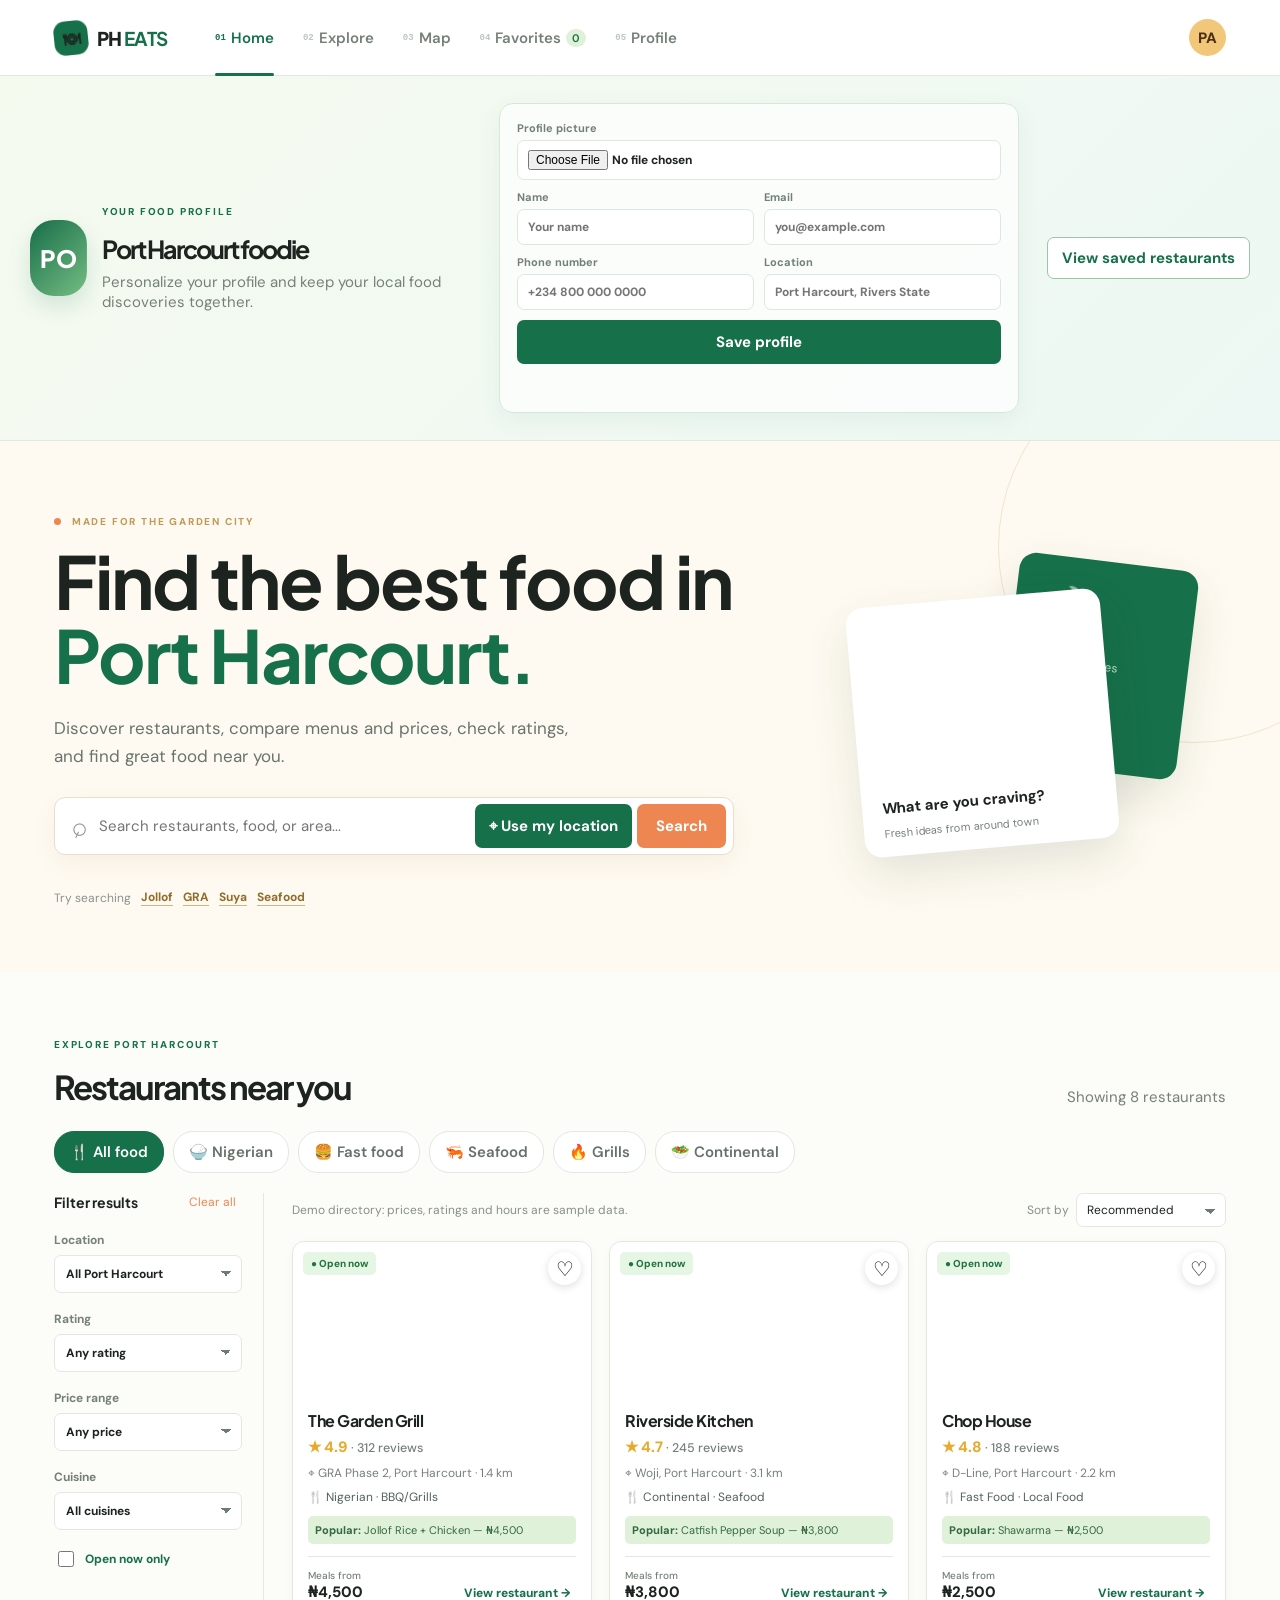
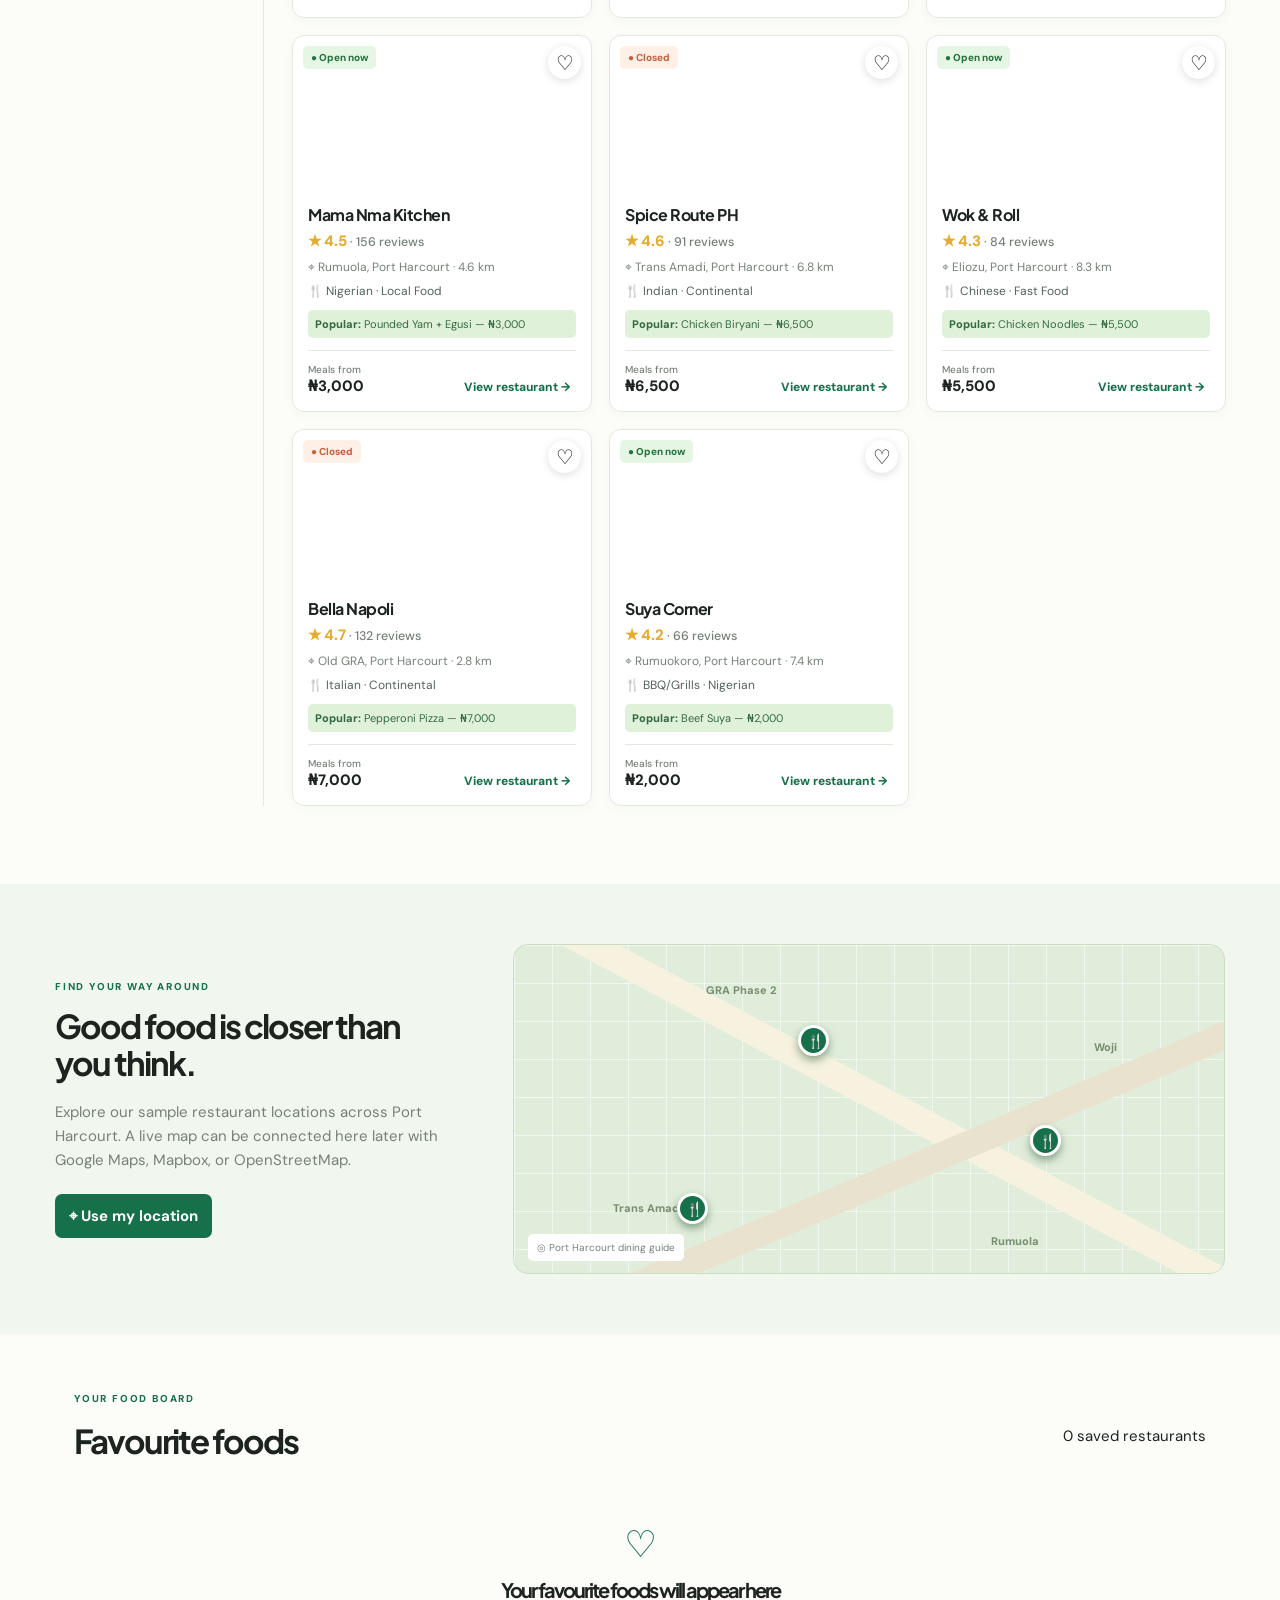
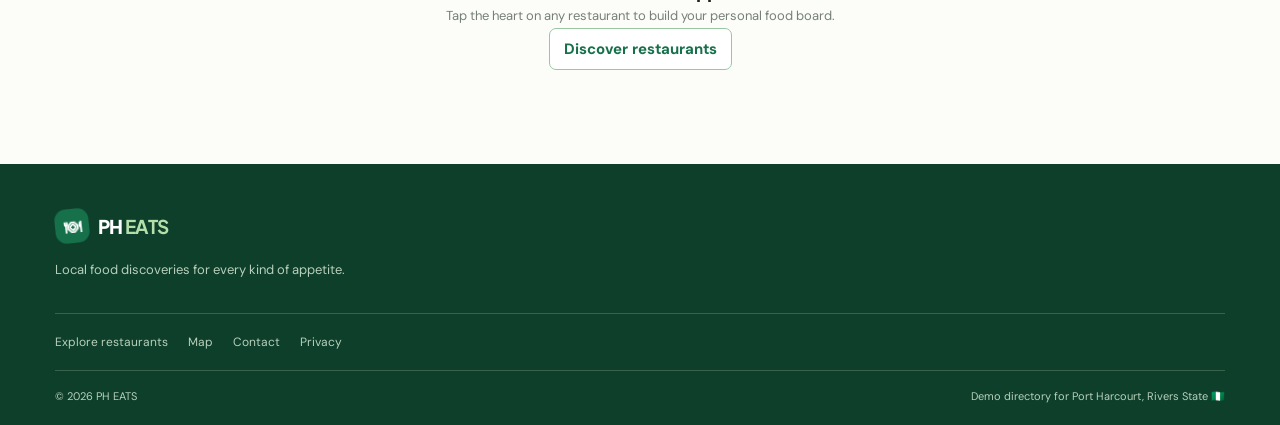
==== WEBSITE/index.html @ 7410113f "it helps users find rtesturaants around" ====
<!doctype html>
<html lang="en">
<head>
  <meta charset="UTF-8">
  <meta name="viewport" content="width=device-width, initial-scale=1.0">
  <meta name="description" content="Discover sample restaurants, menus and food prices around Port Harcourt.">
  <title>PH EATS | Find your next meal</title>
  <link rel="preconnect" href="https://fonts.googleapis.com">
  <link rel="preconnect" href="https://fonts.gstatic.com" crossorigin>
  <link href="https://fonts.googleapis.com/css2?family=DM+Sans:wght@400;500;600;700&family=Plus+Jakarta+Sans:wght@600;700;800&display=swap" rel="stylesheet">
  <link rel="stylesheet" href="style.css">
</head>
<body>
  <header class="topbar"><div class="nav-wrap"><a class="brand" href="index.html"><span class="brand-icon">🍽</span><span>PH <b>EATS</b></span></a><nav class="desktop-nav" aria-label="Primary navigation"><a class="active" href="index.html"><i>01</i>Home</a><a href="explore.html"><i>02</i>Explore</a><a href="map.html"><i>03</i>Map</a><a href="favorites.html"><i>04</i>Favorites <span id="favoriteCount">0</span></a><a href="#profile"><i>05</i>Profile</a></nav><button class="menu-toggle" id="menuToggle" aria-label="Open navigation" aria-expanded="false">☰</button><div class="profile-wrap"><button class="profile-dot" id="profileButton" aria-label="Open profile" aria-expanded="false">PA</button><div class="profile-menu" id="profileMenu" hidden><div class="profile-card"><span class="profile-large">PA</span><div><strong>Port Harcourt foodie</strong><small>Guest account</small></div></div><a href="favorites.html">♡ Saved restaurants <b id="profileFavoriteCount">0</b></a><a href="explore.html">⌕ Discover restaurants</a><button id="profileSignIn" type="button">Sign in to sync favorites</button></div></div></div><nav class="mobile-menu" id="mobileMenu" aria-label="Mobile navigation"><a href="index.html">Home</a><a href="explore.html">Explore</a><a href="map.html">Map</a><a href="favorites.html">Favorites</a><a href="#profile">Profile</a></nav></header>

  <main id="home">
    <section class="profile-section" id="profile" aria-label="Profile"><div class="profile-section-inner"><div class="profile-identity"><div class="profile-photo" id="profilePhoto">PA</div><div><p class="kicker green">Your food profile</p><h2 id="profileDisplayName">Port Harcourt foodie</h2><p>Personalize your profile and keep your local food discoveries together.</p></div></div><form class="profile-form" id="profileForm"><label>Profile picture<input id="profilePicture" type="file" accept="image/*"></label><label>Name<input id="profileName" type="text" placeholder="Your name"></label><label>Email<input id="profileEmail" type="email" placeholder="you@example.com"></label><label>Phone number<input id="profilePhone" type="tel" placeholder="+234 800 000 0000"></label><label>Location<input id="profileLocation" type="text" placeholder="Port Harcourt, Rivers State"></label><button class="primary-button" type="submit">Save profile</button><p class="profile-save-message" id="profileSaveMessage" aria-live="polite"></p></form><a class="outline-button" href="#favorites">View saved restaurants</a></div></section>
    <section class="hero"><div class="hero-inner"><div class="hero-copy"><p class="kicker"><span></span> Made for the Garden City</p><h1>Find the best food in <em>Port Harcourt.</em></h1><p class="hero-subtitle">Discover restaurants, compare menus and prices, check ratings, and find great food near you.</p><form class="search-bar" id="searchForm"><span class="search-symbol">⌕</span><input id="searchInput" type="search" placeholder="Search restaurants, food, or area..." aria-label="Search restaurants, food, or area"><button class="location-button" id="locationButton" type="button">⌖ <span>Use my location</span></button><button class="search-button" type="submit">Search</button></form><p class="location-status" id="locationStatus" aria-live="polite"></p><div class="popular"><span>Try searching</span><button data-query="Jollof">Jollof</button><button data-query="GRA">GRA</button><button data-query="Suya">Suya</button><button data-query="Seafood">Seafood</button></div></div><div class="hero-art" aria-hidden="true"><div class="art-card art-card-back">🍲<small>Local favourites</small></div><div class="art-card art-card-front"><div class="food-photo"></div><strong>What are you craving?</strong><small>Fresh ideas from around town</small></div></div></div></section>

    <section class="content-wrap" id="explore"><div class="section-head"><div><p class="kicker green">Explore Port Harcourt</p><h2>Restaurants near you</h2></div><p class="result-count" id="resultCount">Showing 8 restaurants</p></div><div class="category-row"><button class="category active" data-cuisine="all">🍴 All food</button><button class="category" data-cuisine="Nigerian">🍚 Nigerian</button><button class="category" data-cuisine="Fast Food">🍔 Fast food</button><button class="category" data-cuisine="Seafood">🦐 Seafood</button><button class="category" data-cuisine="BBQ/Grills">🔥 Grills</button><button class="category" data-cuisine="Continental">🥗 Continental</button></div><div class="explore-layout"><aside class="filters"><div class="filter-title"><strong>Filter results</strong><button id="clearFilters" type="button">Clear all</button></div><label>Location<select id="locationFilter"><option value="all">All Port Harcourt</option><option>GRA</option><option>Trans Amadi</option><option>Woji</option><option>Rumuola</option><option>Rumuokoro</option><option>Choba</option><option>Eliozu</option><option>D-Line</option><option>Other areas</option></select></label><label>Rating<select id="ratingFilter"><option value="0">Any rating</option><option value="4.5">4.5+ stars</option><option value="4">4.0+ stars</option><option value="3.5">3.5+ stars</option></select></label><label>Price range<select id="priceFilter"><option value="all">Any price</option><option value="3000">Under ₦3,000</option><option value="5000">₦3,000 - ₦5,000</option><option value="10000">₦5,000 - ₦10,000</option><option value="10001">₦10,000+</option></select></label><label>Cuisine<select id="cuisineFilter"><option value="all">All cuisines</option><option>Nigerian</option><option>Fast Food</option><option>Chinese</option><option>Indian</option><option>Italian</option><option>Continental</option><option>Seafood</option><option>Local Food</option><option>BBQ/Grills</option></select></label><label class="check-label"><input id="openFilter" type="checkbox"> Open now only</label></aside><div class="results-area"><div class="sort-row"><span id="demoNotice">Demo directory: prices, ratings and hours are sample data.</span><label>Sort by <select id="sortFilter"><option value="recommended">Recommended</option><option value="rating">Highest rated</option><option value="price">Cheapest</option><option value="distance">Closest</option><option value="reviews">Most reviewed</option></select></label></div><div class="restaurant-grid" id="restaurantGrid"></div><div class="empty-state" id="emptyState" hidden><div>🍽</div><h3>No restaurants found</h3><p>Try searching for another food, restaurant, or Port Harcourt area.</p><button class="outline-button" id="emptyClear" type="button">Clear filters</button></div></div></div></section>

    <section class="map-section" id="map"><div class="map-copy"><p class="kicker green">Find your way around</p><h2>Good food is closer than you think.</h2><p>Explore our sample restaurant locations across Port Harcourt. A live map can be connected here later with Google Maps, Mapbox, or OpenStreetMap.</p><button class="primary-button" id="mapLocation" type="button">⌖ Use my location</button></div><div class="map-placeholder"><div class="map-grid"></div><div class="map-road road-one"></div><div class="map-road road-two"></div><div class="map-label label-gra">GRA Phase 2</div><div class="map-label label-woji">Woji</div><div class="map-label label-trans">Trans Amadi</div><div class="map-label label-rum">Rumuola</div><button class="map-pin pin-one" data-map-pin="1">🍴<span>The Garden Grill<br>★ 4.9 · ₦4,500</span></button><button class="map-pin pin-two" data-map-pin="2">🍴<span>Riverside Kitchen<br>★ 4.7 · ₦3,800</span></button><button class="map-pin pin-three" data-map-pin="3">🍴<span>Chop House<br>★ 4.8 · ₦2,500</span></button><div class="map-legend">◎ Port Harcourt dining guide</div></div></section>
    <section class="favorites-section" id="favorites"><div class="section-head"><div><p class="kicker green">Your food board</p><h2>Favourite foods</h2></div><p id="favoriteSummary">0 saved restaurants</p></div><div class="favorite-grid" id="favoriteGrid"></div><div class="favorite-empty" id="favoriteEmpty"><span>♡</span><h3>Your favourite foods will appear here</h3><p>Tap the heart on any restaurant to build your personal food board.</p><a class="outline-button" href="#explore">Discover restaurants</a></div></section>
  </main>

  <footer class="footer"><div><a class="brand light" href="#home"><span class="brand-icon">🍽</span><span>PH <b>EATS</b></span></a><p>Local food discoveries for every kind of appetite.</p></div><div class="footer-links"><a href="#explore">Explore restaurants</a><a href="#map">Map</a><a href="#">Contact</a><a href="#">Privacy</a></div><div class="footer-bottom"><span>© 2026 PH EATS</span><span>Demo directory for Port Harcourt, Rivers State 🇳🇬</span></div></footer>
  <nav class="bottom-nav"><a class="active" href="#home"><span>⌂</span>Home</a><a href="#explore"><span>⌕</span>Explore</a><a href="#map"><span>⌖</span>Map</a><a href="#favorites"><span>♡</span>Saved</a></nav>

  <div class="modal-backdrop" id="modalBackdrop" hidden><article class="restaurant-modal" role="dialog" aria-modal="true" aria-labelledby="modalName"><button class="modal-close" id="modalClose" aria-label="Close details">×</button><div class="modal-hero" id="modalHero"></div><div class="modal-content"><div class="modal-heading"><div><p class="kicker green">Sample restaurant profile</p><h2 id="modalName"></h2><p id="modalMeta"></p></div><button class="heart-button" id="modalFavorite" aria-label="Save restaurant">♡</button></div><div class="modal-rating" id="modalRating"></div><p class="modal-about" id="modalAbout"></p><div class="modal-details"><span>🕘 <strong id="modalHours"></strong></span><span>☎ <strong id="modalPhone"></strong></span></div><div class="menu-heading"><h3>Menu</h3><span>Sample/demo prices</span></div><div class="menu-list" id="menuList"></div><h3 class="review-heading">Customer reviews</h3><div class="reviews"><div><b>“</b><p>Lovely portions and quick service. The local dishes taste homemade.</p><strong>Amaka O. · ★★★★★</strong></div><div><b>“</b><p>Great spot for a casual meal around Port Harcourt.</p><strong>Chidi E. · ★★★★☆</strong></div></div><div class="modal-actions"><button class="primary-button" type="button">⌖ Get directions</button><button class="outline-button" type="button">☎ Call</button><button class="whatsapp-button" type="button">◉ WhatsApp</button></div></div></article></div>
  <style>
    .profile-wrap{position:relative;margin-left:auto}.profile-menu{position:absolute;right:0;top:49px;width:255px;background:#fff;border:1px solid var(--line);border-radius:12px;padding:10px;box-shadow:var(--shadow);z-index:8}.profile-menu[hidden]{display:none}.profile-card{display:flex;align-items:center;gap:10px;padding:9px;border-bottom:1px solid var(--line);margin-bottom:5px}.profile-card strong,.profile-card small{display:block}.profile-card small{color:var(--muted);font-size:11px;margin-top:3px}.profile-large{width:42px;height:42px;border-radius:50%;background:#f2c779;color:#4c3015;display:grid;place-items:center;font-weight:800;flex:0 0 auto}.profile-menu a,.profile-menu>button{display:block;width:100%;border:0;background:none;text-align:left;padding:11px 9px;border-radius:7px;color:var(--ink);font-size:12px;cursor:pointer}.profile-menu a:hover,.profile-menu>button:hover{background:var(--lime);color:var(--green)}.profile-menu a b{float:right;color:var(--green)}.profile-section{display:block;background:#f5faef;padding:27px 24px;border-bottom:1px solid var(--line)}.profile-section-inner{max-width:1220px;margin:auto;display:flex;align-items:center;gap:17px}.profile-section-inner h2{font-size:25px}.profile-section-inner p:not(.kicker){color:var(--muted);margin:7px 0 0}.profile-section-inner .outline-button{margin-left:auto}.location-pill{display:flex;align-items:center;gap:8px;padding:7px 11px;border:1px solid #d9e8db;border-radius:10px;background:#f4fbf4;color:var(--green);font-size:16px;transition:.25s}.location-pill:hover{border-color:#99c7a3;transform:translateY(-1px)}.location-pill small,.location-pill strong{display:block}.location-pill small{font-size:9px;color:#789181;font-weight:600}.location-pill strong{font-size:11px}.network-status{display:flex;align-items:center;gap:6px;margin-left:auto;color:var(--green);font:700 10px monospace;letter-spacing:1px}.network-status span{width:7px;height:7px;border-radius:50%;background:#36a05a;box-shadow:0 0 0 4px #36a05a22;animation:navPulse 1.8s infinite}.network-status small{color:#7d9084;font-size:8px;letter-spacing:.7px}.desktop-nav a i{font-style:normal;font:700 9px monospace;color:#9cb0a2;margin-right:5px;opacity:.7}.desktop-nav a:hover i,.desktop-nav a.active i{color:var(--green);opacity:1}.desktop-nav a.active{color:var(--green)}.desktop-nav a.active:after{width:100%}@keyframes navPulse{50%{opacity:.45;transform:scale(.7)}}@media(max-width:950px){.network-status{display:none}.location-pill{margin-left:auto}.desktop-nav{display:none}}@media(max-width:650px){.profile-section{padding:24px 19px}.profile-section-inner{align-items:flex-start;flex-wrap:wrap}.profile-section-inner .outline-button{margin-left:59px}.profile-menu{position:fixed;right:14px;top:58px;width:min(255px,calc(100vw - 28px))}.location-pill{display:none}}
  </style>
  <style>
    .profile-section{background:linear-gradient(135deg,#f5faef,#edf8f4)}.profile-section-inner{display:grid;grid-template-columns:minmax(230px,1fr) minmax(300px,520px) auto;align-items:center;gap:28px}.profile-identity{display:flex;align-items:center;gap:15px}.profile-photo{width:76px;height:76px;border-radius:24px;background:linear-gradient(135deg,#176d49,#75bd83);background-size:cover;background-position:center;display:grid;place-items:center;color:white;font:800 24px 'Plus Jakarta Sans';box-shadow:0 10px 22px #176d4926}.profile-form{display:grid;grid-template-columns:1fr 1fr;gap:10px;padding:17px;background:#ffffffb8;border:1px solid #d7e8db;border-radius:14px;box-shadow:0 8px 25px #176d4910}.profile-form label{display:grid;gap:5px;color:#718078;font-size:11px;font-weight:700}.profile-form label:first-child{grid-column:1/-1}.profile-form input{width:100%;padding:9px 10px;border:1px solid #dce8df;border-radius:7px;background:#fff;color:var(--ink);outline-color:var(--green);font-size:12px}.profile-form .primary-button{grid-column:1/-1}.profile-save-message{grid-column:1/-1;color:var(--green);font-size:11px;margin:0;min-height:14px}.favorites-section{max-width:1180px;margin:auto;padding:58px 24px 70px}.favorite-grid{display:grid;grid-template-columns:repeat(3,1fr);gap:17px}.favorite-card{display:flex;gap:13px;align-items:center;padding:12px;background:#fff;border:1px solid var(--line);border-radius:11px;box-shadow:0 3px 12px #193d2808}.favorite-card-image{width:76px;height:76px;border-radius:8px;background:center/cover;flex:0 0 auto}.favorite-card h3{font-size:15px;letter-spacing:-.5px;margin:0 0 4px}.favorite-card p{font-size:11px;color:var(--muted);margin:0 0 7px}.favorite-card .remove-favorite{margin-left:auto;align-self:flex-start;border:0;background:none;color:#d65e50;font-size:18px}.favorite-empty{text-align:center;padding:35px 20px;color:var(--muted)}.favorite-empty span{font-size:37px;color:var(--green)}.favorite-empty h3{color:var(--ink);font-size:20px;margin:9px 0 5px}.favorite-empty p{margin:0 0 15px;font-size:13px}@media(max-width:950px){.profile-section-inner{grid-template-columns:1fr}.profile-section-inner>.outline-button{justify-self:start}.favorite-grid{grid-template-columns:repeat(2,1fr)}}@media(max-width:650px){.profile-section-inner{display:block}.profile-form{margin-top:20px;grid-template-columns:1fr}.profile-form label:first-child,.profile-form .primary-button,.profile-save-message{grid-column:auto}.profile-section-inner>.outline-button{display:inline-block;margin-top:17px}.favorite-grid{grid-template-columns:1fr}.favorites-section{padding:45px 18px 55px}}
  </style>
  <script src="script.js"></script>
  <script>
    function renderFavouriteFoods(){const favoriteGrid=document.querySelector('#favoriteGrid');const favoriteEmpty=document.querySelector('#favoriteEmpty');const favoriteSummary=document.querySelector('#favoriteSummary');const saved=restaurants.filter(r=>state.favorites.includes(r.id));favoriteGrid.innerHTML=saved.map(r=>`<article class="favorite-card"><div class="favorite-card-image" style="background-image:url('${r.image}')"></div><div><h3>${r.name}</h3><p>★ ${r.rating} · ${r.area}</p><strong>${money(r.price)} meals from</strong></div><button class="remove-favorite" data-remove-favorite="${r.id}" aria-label="Remove ${r.name} from favourite foods">×</button></article>`).join('');favoriteEmpty.hidden=saved.length>0;favoriteSummary.textContent=`${saved.length} saved restaurant${saved.length===1?'':'s'}`}
    function renderProfile(){const profile=state.profile||{};const name=profile.name||'Port Harcourt foodie';document.querySelector('#profileDisplayName').textContent=name;document.querySelector('#profileName').value=profile.name||'';document.querySelector('#profileEmail').value=profile.email||'';document.querySelector('#profilePhone').value=profile.phone||'';document.querySelector('#profileLocation').value=profile.location||'';document.querySelector('#profilePhoto').textContent=(name.match(/[A-Z]/gi)||['P','A']).slice(0,2).join('').toUpperCase();if(profile.photo)document.querySelector('#profilePhoto').style.backgroundImage=`url('${profile.photo}')`}
    function renderExtras(){renderFavouriteFoods();renderProfile()}function wrapRender(){const baseRender=render;return function(){baseRender();renderExtras()}}render=wrapRender();renderExtras();document.querySelector('#favoriteGrid').addEventListener('click',e=>{const button=e.target.closest('[data-remove-favorite]');if(!button)return;state.favorites=state.favorites.filter(id=>id!==Number(button.dataset.removeFavorite));localStorage.setItem('ph-eats-favorites',JSON.stringify(state.favorites));render()});document.querySelector('#profileForm').addEventListener('submit',e=>{e.preventDefault();state.profile={...state.profile,name:document.querySelector('#profileName').value.trim(),email:document.querySelector('#profileEmail').value.trim(),phone:document.querySelector('#profilePhone').value.trim(),location:document.querySelector('#profileLocation').value.trim()};localStorage.setItem('ph-eats-profile',JSON.stringify(state.profile));renderProfile();document.querySelector('#profileSaveMessage').textContent='Profile saved on this device.'});document.querySelector('#profilePicture').addEventListener('change',e=>{const file=e.target.files[0];if(!file)return;const reader=new FileReader();reader.addEventListener('load',()=>{state.profile.photo=reader.result;localStorage.setItem('ph-eats-profile',JSON.stringify(state.profile));renderProfile();document.querySelector('#profileSaveMessage').textContent='Profile picture updated.'});reader.readAsDataURL(file)});
  </script>
</body>
</html>
---- WEBSITE/style.css ----
:root{--ink:#1d2420;--muted:#758178;--green:#16704a;--green-dark:#0d3f2b;--lime:#dff2d9;--cream:#fffaf1;--orange:#ee8651;--gold:#e6aa2c;--line:#e2e9df;--white:#fff;--shadow:0 18px 45px rgba(27,62,39,.12)}*{box-sizing:border-box}html{scroll-behavior:smooth}body{margin:0;color:var(--ink);font-family:'DM Sans',sans-serif;background:#fcfdf9;font-size:15px}button,input,select{font:inherit}button,a{transition:.2s ease}a{text-decoration:none;color:inherit}.topbar{height:76px;background:rgba(255,255,255,.96);border-bottom:1px solid var(--line);position:sticky;top:0;z-index:5;backdrop-filter:blur(12px)}.nav-wrap{height:100%;max-width:1220px;margin:auto;padding:0 24px;display:flex;align-items:center;gap:48px}.brand{display:flex;align-items:center;gap:9px;font:800 19px 'Plus Jakarta Sans',sans-serif;letter-spacing:-.7px;white-space:nowrap}.brand b{color:var(--green)}.brand-icon{width:34px;height:34px;border-radius:11px;background:var(--green);display:grid;place-items:center;font-size:17px;transform:rotate(-6deg)}.desktop-nav{display:flex;gap:29px;color:var(--muted);font-weight:600}.desktop-nav a{height:76px;display:flex;align-items:center;position:relative}.desktop-nav a.active,.desktop-nav a:hover{color:var(--ink)}.desktop-nav a.active:after{content:'';height:3px;position:absolute;bottom:0;left:0;right:0;background:var(--green);border-radius:4px}.desktop-nav span{font-size:11px;background:var(--lime);color:var(--green);border-radius:9px;padding:2px 6px;margin-left:5px}.profile-dot{margin-left:auto;border:0;border-radius:50%;background:#f2c779;color:#4c3015;width:37px;height:37px;font-weight:800}.menu-toggle,.mobile-menu{display:none}.hero{background:var(--cream);min-height:465px;overflow:hidden;position:relative}.hero:after{content:'';position:absolute;width:390px;height:390px;border:1px solid #f1e4cc;border-radius:50%;right:-110px;top:-90px}.hero-inner{max-width:1220px;margin:auto;padding:74px 24px 66px;display:flex;align-items:center;justify-content:space-between;position:relative;z-index:1}.hero-copy{max-width:680px}.kicker{text-transform:uppercase;letter-spacing:1.8px;font-size:10px;font-weight:800;color:#bf9b59;margin:0 0 15px}.kicker span{display:inline-block;width:7px;height:7px;background:var(--orange);border-radius:50%;margin-right:7px}.kicker.green{color:var(--green)}h1,h2,h3{font-family:'Plus Jakarta Sans',sans-serif;letter-spacing:-2px;margin:0}h1{font-size:clamp(43px,6vw,73px);line-height:1.02;max-width:680px}h1 em{font-style:normal;color:var(--green)}.hero-subtitle{color:#68746d;max-width:515px;line-height:1.65;font-size:17px;margin:22px 0 27px}.search-bar{display:flex;align-items:center;gap:5px;background:#fff;border:1px solid #e8decb;border-radius:11px;padding:6px 7px 6px 15px;box-shadow:0 8px 22px rgba(119,86,40,.07);max-width:720px}.search-symbol{font-size:27px;color:#8c9a90;transform:rotate(-20deg);line-height:1}.search-bar input{flex:1;min-width:0;border:0;outline:0;padding:10px 8px;background:transparent}.location-button,.search-button,.primary-button{border:0;border-radius:7px;background:var(--green);color:#fff;padding:12px 14px;font-weight:700;cursor:pointer;white-space:nowrap}.search-button{background:var(--orange);padding-left:19px;padding-right:19px}.location-button:hover,.primary-button:hover{background:var(--green-dark);transform:translateY(-1px)}.search-button:hover{background:#d96c3e;transform:translateY(-1px)}.location-status{height:16px;color:var(--green);font-weight:600;font-size:12px;margin:7px 0}.popular{display:flex;gap:10px;align-items:center;color:#8a928c;font-size:12px;margin-top:11px}.popular button{border:0;border-bottom:1px solid #c8b886;background:none;color:#906d2a;padding:0;cursor:pointer;font-weight:700}.hero-art{width:350px;height:320px;position:relative;margin-right:30px}.art-card{position:absolute;border-radius:17px;padding:20px;box-shadow:var(--shadow)}.art-card small{display:block;font-size:11px;margin-top:8px}.art-card-back{height:210px;width:180px;right:8px;top:10px;background:var(--green);color:#fff;font-size:53px;transform:rotate(7deg)}.art-card-back small{font-size:12px;color:#bfe2c4}.art-card-front{width:255px;height:250px;left:9px;top:47px;background:#fff;transform:rotate(-5deg);font-size:15px}.food-photo{height:160px;border-radius:10px;background:url('https://images.unsplash.com/photo-1547592180-85f173990554?auto=format&fit=crop&w=700&q=80') center/cover;margin-bottom:12px}.art-card-front small{color:var(--muted)}.content-wrap{max-width:1220px;padding:66px 24px 78px;margin:auto}.section-head{display:flex;justify-content:space-between;align-items:end;margin-bottom:24px}.section-head h2,.map-copy h2{font-size:33px}.result-count{color:var(--muted);margin:0}.category-row{display:flex;gap:9px;overflow:auto;padding-bottom:20px}.category{background:#fff;border:1px solid var(--line);border-radius:20px;padding:10px 15px;color:#667269;white-space:nowrap;cursor:pointer;font-weight:600}.category.active,.category:hover{background:var(--green);border-color:var(--green);color:#fff}.explore-layout{display:grid;grid-template-columns:210px 1fr;gap:28px}.filters{border-right:1px solid var(--line);padding-right:21px}.filter-title{display:flex;justify-content:space-between;margin-bottom:21px}.filter-title strong{font-family:'Plus Jakarta Sans';font-size:14px}.filter-title button{border:0;background:none;color:var(--orange);font-size:12px;cursor:pointer}.filters label{display:block;color:var(--muted);font-size:12px;font-weight:700;margin-bottom:18px}.filters select,.sort-row select{appearance:none;width:100%;border:1px solid var(--line);border-radius:7px;background:#fff;color:var(--ink);padding:10px 11px;margin-top:7px;outline-color:var(--green);background-image:linear-gradient(45deg,transparent 50%,#6d7c72 50%),linear-gradient(135deg,#6d7c72 50%,transparent 50%);background-position:calc(100% - 15px) 15px,calc(100% - 10px) 15px;background-size:5px 5px;background-repeat:no-repeat}.check-label{display:flex!important;align-items:center;gap:8px;color:var(--green)!important}.check-label input{accent-color:var(--green);width:16px;height:16px}.sort-row{display:flex;justify-content:space-between;align-items:center;margin-bottom:14px;color:#869087;font-size:12px}.sort-row label{display:flex;align-items:center;gap:7px}.sort-row select{width:150px;margin:0;padding:8px 10px}.restaurant-grid{display:grid;grid-template-columns:repeat(3,1fr);gap:17px}.restaurant-card{background:#fff;border:1px solid var(--line);border-radius:12px;overflow:hidden;box-shadow:0 3px 12px rgba(22,51,33,.03);animation:rise .35s both}.restaurant-card:hover{transform:translateY(-3px);box-shadow:var(--shadow)}@keyframes rise{from{opacity:0;transform:translateY(9px)}to{opacity:1;transform:translateY(0)}}.card-image{height:153px;background:center/cover;position:relative}.status{position:absolute;top:10px;left:10px;background:#e5f6e5;color:#23733c;border-radius:5px;padding:5px 8px;font-size:10px;font-weight:800}.status.closed{background:#fff0e7;color:#c6613e}.heart-button{position:absolute;right:10px;top:10px;border:0;background:#fff;border-radius:50%;width:33px;height:33px;font-size:20px;cursor:pointer;box-shadow:0 2px 8px #0002}.heart-button.saved{color:#da634a}.card-body{padding:15px}.card-body h3{font-size:16px;letter-spacing:-.5px;margin-bottom:6px}.rating{color:var(--gold);font-weight:800}.rating small{color:var(--muted);font-weight:500}.card-location,.card-cuisine{color:var(--muted);font-size:12px;margin:8px 0}.card-cuisine{color:#52625a}.card-footer{border-top:1px solid var(--line);padding-top:12px;margin-top:12px;display:flex;justify-content:space-between;align-items:end}.price{font-weight:800}.price small{display:block;color:var(--muted);font-weight:500;font-size:10px}.view-button{border:0;background:none;color:var(--green);font-weight:800;font-size:12px;cursor:pointer}.popular-food{font-size:11px;background:var(--lime);border-radius:5px;padding:7px;color:#356942;margin-top:11px}.popular-food b{font-weight:800}.empty-state{text-align:center;padding:60px 20px;color:var(--muted)}.empty-state div{font-size:40px}.empty-state h3{font-size:23px;color:var(--ink);margin:12px 0 5px}.outline-button{border:1px solid #9ac6a4;background:#fff;color:var(--green);border-radius:7px;padding:10px 14px;font-weight:700;cursor:pointer}.outline-button:hover{background:var(--lime)}.map-section{background:#f1f7ee;padding:60px max(24px,calc((100vw - 1170px)/2));display:grid;grid-template-columns:34% 1fr;gap:60px;align-items:center}.map-copy h2{line-height:1.12}.map-copy>p:not(.kicker){line-height:1.6;color:var(--muted);margin:19px 0 22px}.map-placeholder{height:330px;border-radius:15px;overflow:hidden;position:relative;background:#e1eddb;border:1px solid #c9ddc4}.map-grid{position:absolute;inset:0;background-image:linear-gradient(#fff8 1px,transparent 1px),linear-gradient(90deg,#fff8 1px,transparent 1px);background-size:38px 38px}.map-road{position:absolute;background:#f7f2df;height:27px;transform:rotate(28deg);width:120%;left:-10%}.road-one{top:135px}.road-two{top:228px;transform:rotate(-23deg);background:#e9e2cf}.map-label{position:absolute;color:#76906f;font-size:11px;font-weight:800}.label-gra{top:38px;left:27%}.label-woji{top:95px;right:15%}.label-trans{bottom:58px;left:14%}.label-rum{bottom:25px;right:26%}.map-pin{position:absolute;background:var(--green);border:3px solid #fff;color:#fff;border-radius:50%;width:31px;height:31px;font-size:14px;cursor:pointer;box-shadow:0 4px 9px #285c3688}.map-pin span{display:none;position:absolute;bottom:33px;left:50%;transform:translateX(-50%);background:var(--green-dark);white-space:nowrap;border-radius:7px;padding:8px 10px;font-size:11px;line-height:1.5}.map-pin:hover span,.map-pin:focus span{display:block}.pin-one{top:80px;left:40%}.pin-two{top:180px;right:23%}.pin-three{bottom:49px;left:23%}.map-legend{position:absolute;bottom:12px;left:14px;background:#fff;padding:7px 9px;border-radius:5px;font-size:10px;color:var(--muted)}.footer{background:var(--green-dark);color:#b8d0bb;padding:45px max(24px,calc((100vw - 1170px)/2)) 22px}.brand.light{color:#fff}.brand.light b{color:#b4dfaa}.footer p{font-size:13px;margin:18px 0 0}.footer-links{display:flex;gap:20px;border-top:1px solid #38624b;border-bottom:1px solid #38624b;padding:20px 0;margin:35px 0 18px;font-size:12px}.footer-links a:hover{color:#fff}.footer-bottom{display:flex;justify-content:space-between;font-size:11px}.bottom-nav{display:none}.modal-backdrop{position:fixed;inset:0;background:#10291ecc;z-index:10;display:grid;place-items:center;padding:15px}.modal-backdrop[hidden]{display:none}.restaurant-modal{background:#fff;width:100%;max-width:670px;max-height:92vh;overflow:auto;border-radius:15px;position:relative}.modal-close{position:absolute;right:13px;top:13px;background:#fff;border:0;border-radius:50%;width:35px;height:35px;font-size:26px;z-index:1;cursor:pointer}.modal-hero{height:210px;background:center/cover}.modal-content{padding:24px}.modal-heading{display:flex;justify-content:space-between}.modal-heading h2{font-size:28px}.modal-heading #modalMeta{color:var(--muted);font-size:12px;margin:7px 0}.modal-rating{color:var(--gold);font-weight:800;margin:10px 0}.modal-about{color:var(--muted);line-height:1.6}.modal-details{display:flex;gap:14px;flex-wrap:wrap;color:var(--green);font-size:12px;background:var(--lime);border-radius:7px;padding:12px;margin:17px 0}.menu-heading{display:flex;justify-content:space-between;align-items:center}.menu-heading h3,.review-heading{font-size:19px;letter-spacing:-.5px}.menu-heading span{color:var(--orange);font-size:11px;font-weight:700}.menu-list{display:grid;grid-template-columns:1fr 1fr;gap:7px}.menu-item{display:flex;justify-content:space-between;border-bottom:1px solid var(--line);padding:8px 0;font-size:12px;color:var(--muted);gap:5px}.menu-item strong{color:var(--ink);white-space:nowrap}.review-heading{margin:23px 0 10px}.reviews{display:grid;grid-template-columns:1fr 1fr;gap:9px}.reviews>div{background:#fafcf8;border:1px solid var(--line);border-radius:8px;padding:12px}.reviews b{color:var(--orange);font-size:23px}.reviews p{font-size:11px;line-height:1.45;color:var(--muted);margin:2px 0 8px}.reviews strong{font-size:10px;color:var(--ink)}.modal-actions{display:flex;gap:7px;flex-wrap:wrap;margin-top:21px}.whatsapp-button{border:0;background:#ddf2df;color:var(--green);border-radius:7px;padding:10px 14px;font-weight:700;cursor:pointer}
@media(max-width:950px){.restaurant-grid{grid-template-columns:repeat(2,1fr)}.hero-art{margin-right:0;transform:scale(.85)}.map-section{grid-template-columns:1fr 1.5fr;gap:25px}}
@media(max-width:650px){body{padding-bottom:67px}.topbar{height:64px}.nav-wrap{padding:0 18px}.desktop-nav,.profile-dot{display:none}.menu-toggle{display:block;margin-left:auto;border:0;background:none;font-size:23px;cursor:pointer}.mobile-menu{position:absolute;top:64px;left:0;right:0;background:#fff;padding:8px 19px 15px;box-shadow:0 10px 20px #0001}.mobile-menu.open{display:grid}.mobile-menu a{padding:12px 0;border-bottom:1px solid var(--line);font-weight:700}.hero-inner{padding:52px 19px 48px;display:block}.hero{min-height:570px}.hero-art{display:none}h1{font-size:47px}.hero-subtitle{font-size:15px}.search-bar{display:grid;grid-template-columns:auto 1fr;padding:7px 8px 8px 12px}.search-bar input{padding:8px}.location-button,.search-button{grid-column:1/-1;width:100%;margin-top:3px}.popular{flex-wrap:wrap;gap:8px}.content-wrap{padding:45px 18px 60px}.section-head{display:block}.section-head h2,.map-copy h2{font-size:28px}.result-count{margin-top:8px}.category-row{margin-right:-18px}.explore-layout{display:block}.filters{border:0;padding:0;display:grid;grid-template-columns:1fr 1fr;gap:10px;margin-bottom:17px}.filter-title{grid-column:1/-1;margin-bottom:2px}.filters label{margin:0}.filters .check-label{grid-column:1/-1}.sort-row{display:block}.sort-row label{margin-top:10px}.sort-row select{width:100%}.restaurant-grid{grid-template-columns:1fr;gap:14px}.card-image{height:190px}.map-section{display:block;padding:48px 19px}.map-placeholder{height:280px;margin-top:28px}.footer{padding:38px 19px 23px}.footer-links{flex-wrap:wrap;gap:13px 18px}.footer-bottom{gap:12px;line-height:1.5}.bottom-nav{position:fixed;display:flex;bottom:0;left:0;right:0;z-index:6;background:#fff;border-top:1px solid var(--line);justify-content:space-around;padding:8px 5px}.bottom-nav a{display:grid;place-items:center;gap:2px;color:var(--muted);font-size:10px;font-weight:700;min-width:55px}.bottom-nav span{font-size:21px;line-height:20px}.bottom-nav .active{color:var(--green)}.modal-hero{height:170px}.modal-content{padding:19px}.modal-heading h2{font-size:23px}.menu-list,.reviews{grid-template-columns:1fr}.modal-actions>*{flex:1;min-width:100px}}
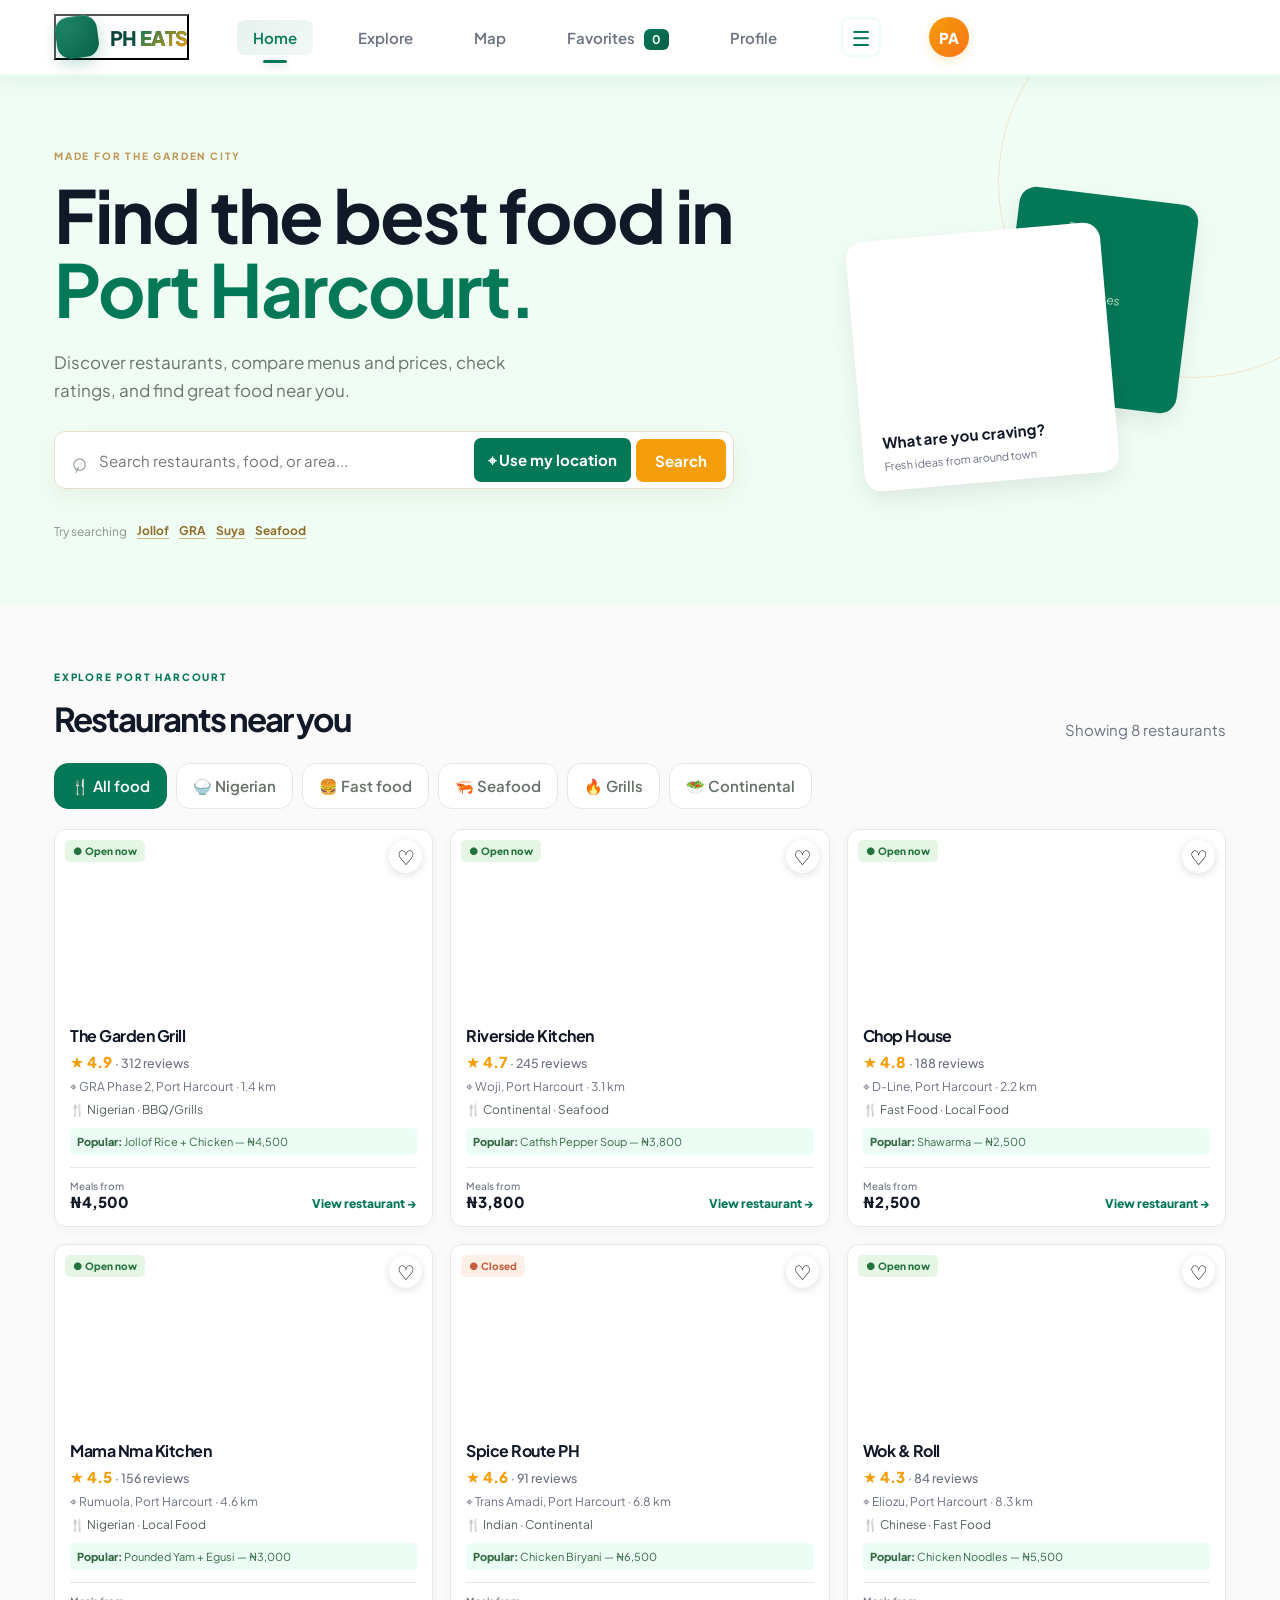
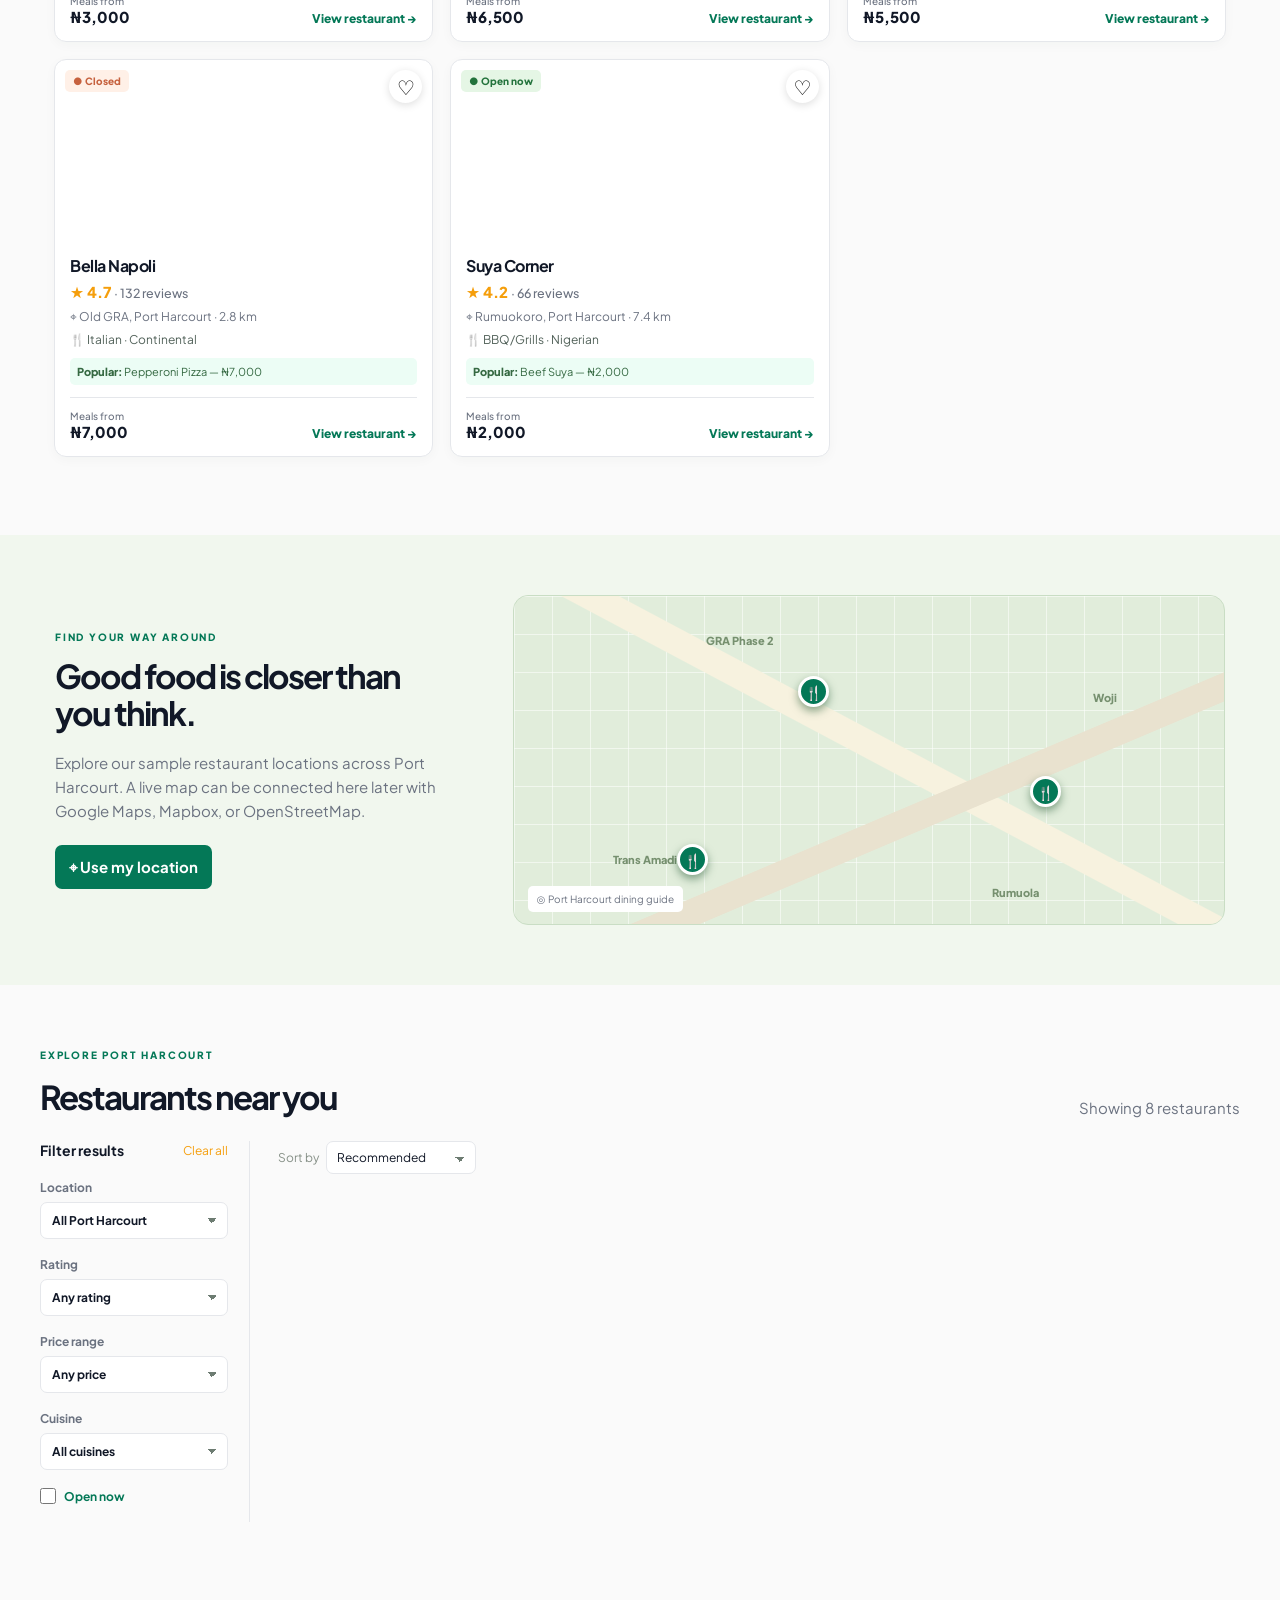
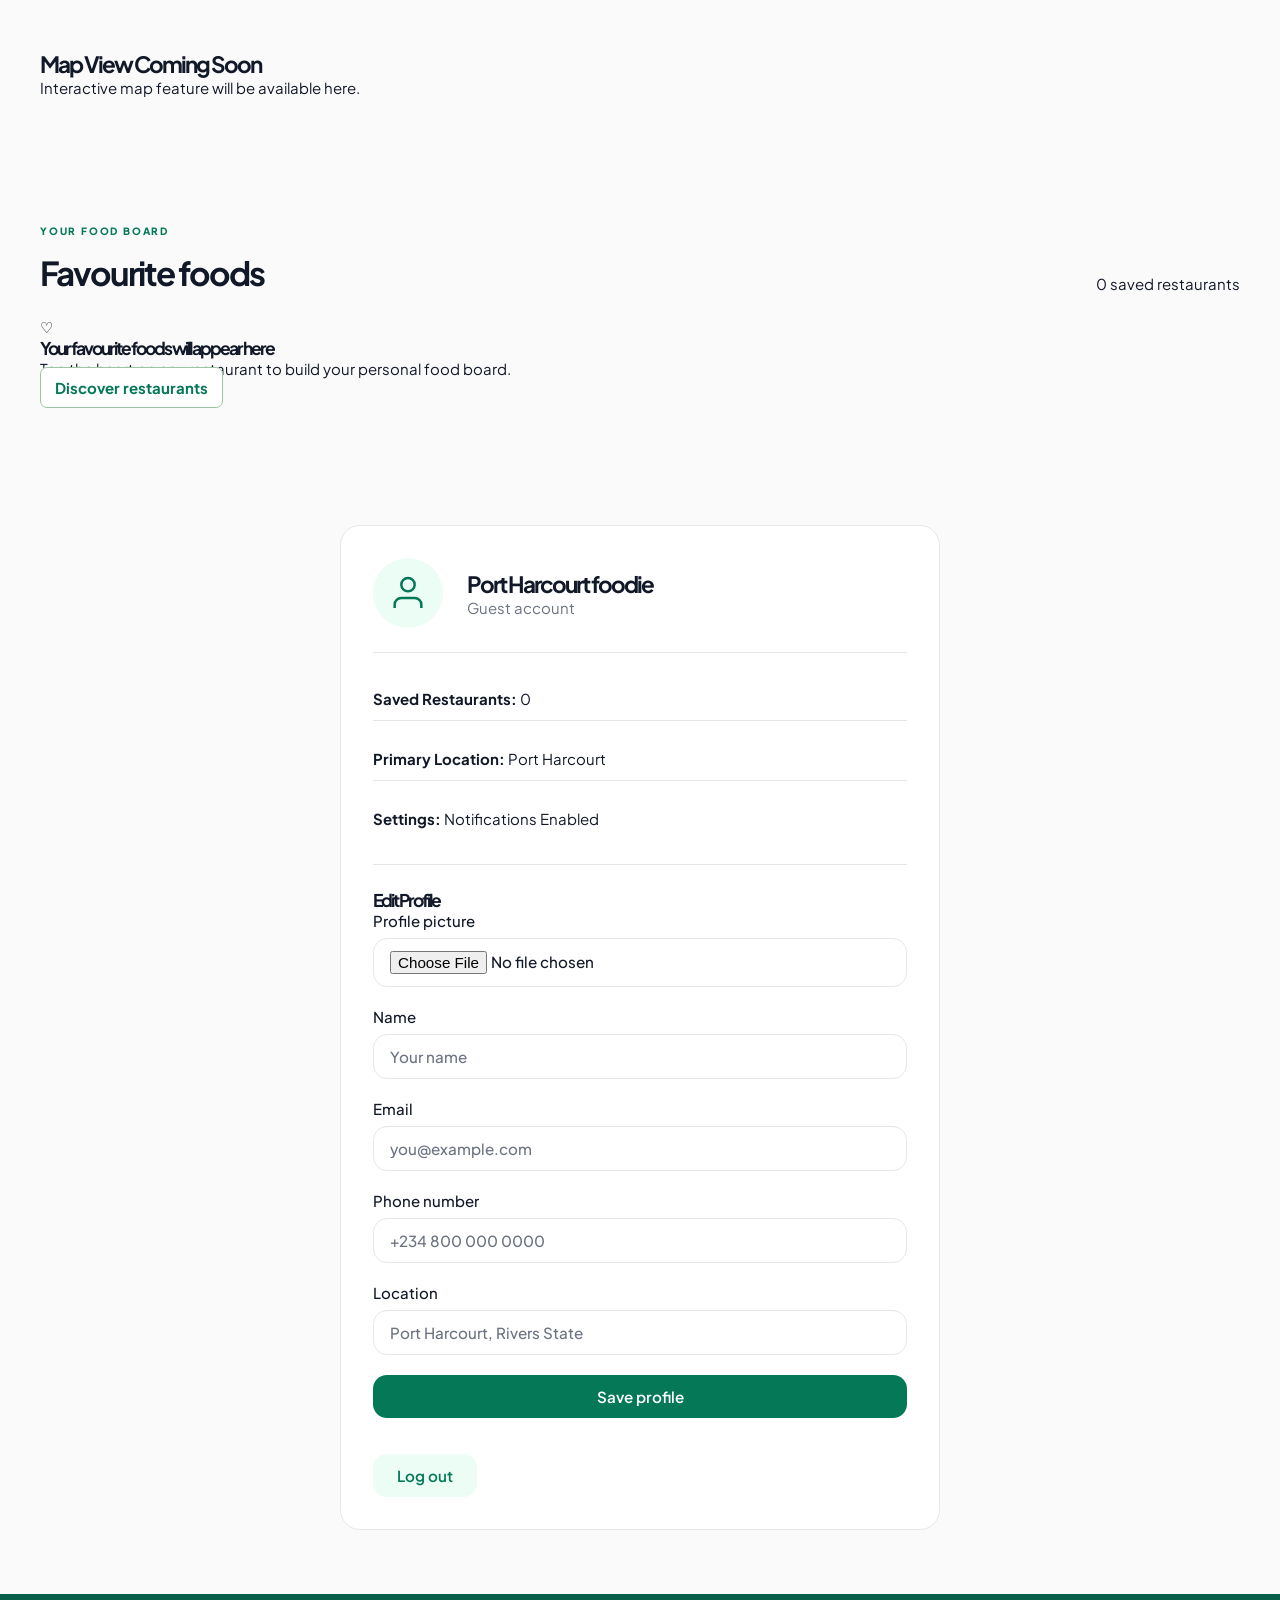
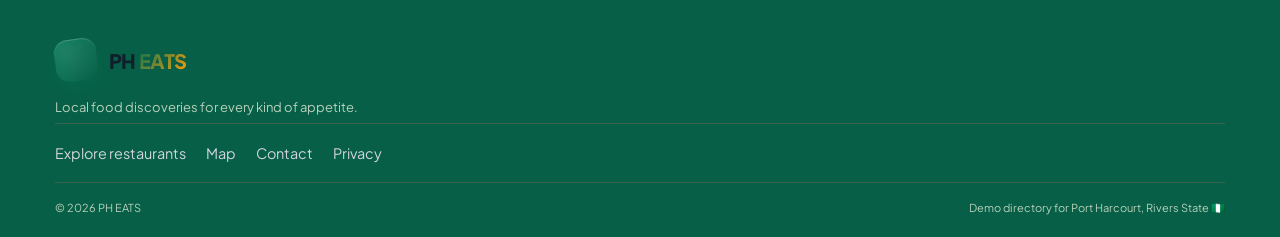
==== commit a8ad9475: "new" ====
--- a/WEBSITE/index.html
+++ b/WEBSITE/index.html
@@ -1,43 +1,411 @@
-<!doctype html>
+<!DOCTYPE html>
 <html lang="en">
 <head>
   <meta charset="UTF-8">
   <meta name="viewport" content="width=device-width, initial-scale=1.0">
-  <meta name="description" content="Discover sample restaurants, menus and food prices around Port Harcourt.">
+  <meta name="description" content="Discover restaurants, menus and food prices around Port Harcourt.">
   <title>PH EATS | Find your next meal</title>
   <link rel="preconnect" href="https://fonts.googleapis.com">
   <link rel="preconnect" href="https://fonts.gstatic.com" crossorigin>
   <link href="https://fonts.googleapis.com/css2?family=DM+Sans:wght@400;500;600;700&family=Plus+Jakarta+Sans:wght@600;700;800&display=swap" rel="stylesheet">
   <link rel="stylesheet" href="style.css">
+  <link rel="stylesheet" href="pheats-enhancements.css">
 </head>
 <body>
-  <header class="topbar"><div class="nav-wrap"><a class="brand" href="index.html"><span class="brand-icon">🍽</span><span>PH <b>EATS</b></span></a><nav class="desktop-nav" aria-label="Primary navigation"><a class="active" href="index.html"><i>01</i>Home</a><a href="explore.html"><i>02</i>Explore</a><a href="map.html"><i>03</i>Map</a><a href="favorites.html"><i>04</i>Favorites <span id="favoriteCount">0</span></a><a href="#profile"><i>05</i>Profile</a></nav><button class="menu-toggle" id="menuToggle" aria-label="Open navigation" aria-expanded="false">☰</button><div class="profile-wrap"><button class="profile-dot" id="profileButton" aria-label="Open profile" aria-expanded="false">PA</button><div class="profile-menu" id="profileMenu" hidden><div class="profile-card"><span class="profile-large">PA</span><div><strong>Port Harcourt foodie</strong><small>Guest account</small></div></div><a href="favorites.html">♡ Saved restaurants <b id="profileFavoriteCount">0</b></a><a href="explore.html">⌕ Discover restaurants</a><button id="profileSignIn" type="button">Sign in to sync favorites</button></div></div></div><nav class="mobile-menu" id="mobileMenu" aria-label="Mobile navigation"><a href="index.html">Home</a><a href="explore.html">Explore</a><a href="map.html">Map</a><a href="favorites.html">Favorites</a><a href="#profile">Profile</a></nav></header>
-
-  <main id="home">
-    <section class="profile-section" id="profile" aria-label="Profile"><div class="profile-section-inner"><div class="profile-identity"><div class="profile-photo" id="profilePhoto">PA</div><div><p class="kicker green">Your food profile</p><h2 id="profileDisplayName">Port Harcourt foodie</h2><p>Personalize your profile and keep your local food discoveries together.</p></div></div><form class="profile-form" id="profileForm"><label>Profile picture<input id="profilePicture" type="file" accept="image/*"></label><label>Name<input id="profileName" type="text" placeholder="Your name"></label><label>Email<input id="profileEmail" type="email" placeholder="you@example.com"></label><label>Phone number<input id="profilePhone" type="tel" placeholder="+234 800 000 0000"></label><label>Location<input id="profileLocation" type="text" placeholder="Port Harcourt, Rivers State"></label><button class="primary-button" type="submit">Save profile</button><p class="profile-save-message" id="profileSaveMessage" aria-live="polite"></p></form><a class="outline-button" href="#favorites">View saved restaurants</a></div></section>
-    <section class="hero"><div class="hero-inner"><div class="hero-copy"><p class="kicker"><span></span> Made for the Garden City</p><h1>Find the best food in <em>Port Harcourt.</em></h1><p class="hero-subtitle">Discover restaurants, compare menus and prices, check ratings, and find great food near you.</p><form class="search-bar" id="searchForm"><span class="search-symbol">⌕</span><input id="searchInput" type="search" placeholder="Search restaurants, food, or area..." aria-label="Search restaurants, food, or area"><button class="location-button" id="locationButton" type="button">⌖ <span>Use my location</span></button><button class="search-button" type="submit">Search</button></form><p class="location-status" id="locationStatus" aria-live="polite"></p><div class="popular"><span>Try searching</span><button data-query="Jollof">Jollof</button><button data-query="GRA">GRA</button><button data-query="Suya">Suya</button><button data-query="Seafood">Seafood</button></div></div><div class="hero-art" aria-hidden="true"><div class="art-card art-card-back">🍲<small>Local favourites</small></div><div class="art-card art-card-front"><div class="food-photo"></div><strong>What are you craving?</strong><small>Fresh ideas from around town</small></div></div></div></section>
-
-    <section class="content-wrap" id="explore"><div class="section-head"><div><p class="kicker green">Explore Port Harcourt</p><h2>Restaurants near you</h2></div><p class="result-count" id="resultCount">Showing 8 restaurants</p></div><div class="category-row"><button class="category active" data-cuisine="all">🍴 All food</button><button class="category" data-cuisine="Nigerian">🍚 Nigerian</button><button class="category" data-cuisine="Fast Food">🍔 Fast food</button><button class="category" data-cuisine="Seafood">🦐 Seafood</button><button class="category" data-cuisine="BBQ/Grills">🔥 Grills</button><button class="category" data-cuisine="Continental">🥗 Continental</button></div><div class="explore-layout"><aside class="filters"><div class="filter-title"><strong>Filter results</strong><button id="clearFilters" type="button">Clear all</button></div><label>Location<select id="locationFilter"><option value="all">All Port Harcourt</option><option>GRA</option><option>Trans Amadi</option><option>Woji</option><option>Rumuola</option><option>Rumuokoro</option><option>Choba</option><option>Eliozu</option><option>D-Line</option><option>Other areas</option></select></label><label>Rating<select id="ratingFilter"><option value="0">Any rating</option><option value="4.5">4.5+ stars</option><option value="4">4.0+ stars</option><option value="3.5">3.5+ stars</option></select></label><label>Price range<select id="priceFilter"><option value="all">Any price</option><option value="3000">Under ₦3,000</option><option value="5000">₦3,000 - ₦5,000</option><option value="10000">₦5,000 - ₦10,000</option><option value="10001">₦10,000+</option></select></label><label>Cuisine<select id="cuisineFilter"><option value="all">All cuisines</option><option>Nigerian</option><option>Fast Food</option><option>Chinese</option><option>Indian</option><option>Italian</option><option>Continental</option><option>Seafood</option><option>Local Food</option><option>BBQ/Grills</option></select></label><label class="check-label"><input id="openFilter" type="checkbox"> Open now only</label></aside><div class="results-area"><div class="sort-row"><span id="demoNotice">Demo directory: prices, ratings and hours are sample data.</span><label>Sort by <select id="sortFilter"><option value="recommended">Recommended</option><option value="rating">Highest rated</option><option value="price">Cheapest</option><option value="distance">Closest</option><option value="reviews">Most reviewed</option></select></label></div><div class="restaurant-grid" id="restaurantGrid"></div><div class="empty-state" id="emptyState" hidden><div>🍽</div><h3>No restaurants found</h3><p>Try searching for another food, restaurant, or Port Harcourt area.</p><button class="outline-button" id="emptyClear" type="button">Clear filters</button></div></div></div></section>
-
-    <section class="map-section" id="map"><div class="map-copy"><p class="kicker green">Find your way around</p><h2>Good food is closer than you think.</h2><p>Explore our sample restaurant locations across Port Harcourt. A live map can be connected here later with Google Maps, Mapbox, or OpenStreetMap.</p><button class="primary-button" id="mapLocation" type="button">⌖ Use my location</button></div><div class="map-placeholder"><div class="map-grid"></div><div class="map-road road-one"></div><div class="map-road road-two"></div><div class="map-label label-gra">GRA Phase 2</div><div class="map-label label-woji">Woji</div><div class="map-label label-trans">Trans Amadi</div><div class="map-label label-rum">Rumuola</div><button class="map-pin pin-one" data-map-pin="1">🍴<span>The Garden Grill<br>★ 4.9 · ₦4,500</span></button><button class="map-pin pin-two" data-map-pin="2">🍴<span>Riverside Kitchen<br>★ 4.7 · ₦3,800</span></button><button class="map-pin pin-three" data-map-pin="3">🍴<span>Chop House<br>★ 4.8 · ₦2,500</span></button><div class="map-legend">◎ Port Harcourt dining guide</div></div></section>
-    <section class="favorites-section" id="favorites"><div class="section-head"><div><p class="kicker green">Your food board</p><h2>Favourite foods</h2></div><p id="favoriteSummary">0 saved restaurants</p></div><div class="favorite-grid" id="favoriteGrid"></div><div class="favorite-empty" id="favoriteEmpty"><span>♡</span><h3>Your favourite foods will appear here</h3><p>Tap the heart on any restaurant to build your personal food board.</p><a class="outline-button" href="#explore">Discover restaurants</a></div></section>
+
+  <!-- HEADER -->
+  <header class="topbar">
+    <div class="nav-wrap">
+      <button class="brand" data-nav="home"><span class="brand-icon">🍽</span><span>PH <b>EATS</b></span></button>
+      
+      <nav class="desktop-nav" aria-label="Primary navigation">
+        <button class="nav-link active" data-nav="home">Home</button>
+        <button class="nav-link" data-nav="explore">Explore</button>
+        <button class="nav-link" data-nav="map">Map</button>
+        <button class="nav-link" data-nav="favorites">Favorites <span id="favoriteCount">0</span></button>
+        <button class="nav-link" data-nav="profile">Profile</button>
+      </nav>
+
+      <button class="menu-toggle" id="menuToggle" aria-label="Open navigation" aria-expanded="false">☰</button>
+      
+      <div class="profile-wrap">
+        <button class="profile-dot" id="profileButton" aria-label="Open profile" aria-expanded="false">PA</button>
+        <div class="profile-menu" id="profileMenu" hidden>
+          <div class="profile-card">
+            <span class="profile-large">PA</span>
+            <div>
+              <strong>Port Harcourt foodie</strong>
+              <small>Guest account</small>
+            </div>
+          </div>
+          <button class="menu-link" data-nav="favorites">♡ Saved restaurants <b id="profileFavoriteCount">0</b></button>
+          <button class="menu-link" data-nav="explore">⌕ Discover restaurants</button>
+          <button id="profileSignIn" type="button">Sign in to sync favorites</button>
+        </div>
+      </div>
+    </div>
+    
+    <nav class="mobile-menu" id="mobileMenu" aria-label="Mobile navigation">
+      <button class="nav-link" data-nav="home">Home</button>
+      <button class="nav-link" data-nav="explore">Explore</button>
+      <button class="nav-link" data-nav="map">Map</button>
+      <button class="nav-link" data-nav="favorites">Favorites</button>
+      <button class="nav-link" data-nav="profile">Profile</button>
+    </nav>
+  </header>
+
+  <!-- MAIN CONTENT -->
+  <main id="app-viewport">
+
+    <!-- HOME VIEW -->
+    <section id="view-home" class="app-view active">
+      
+      <section class="hero">
+        <div class="hero-inner">
+          <div class="hero-copy">
+            <p class="kicker">Made for the Garden City</p>
+            <h1>Find the best food in <em>Port Harcourt.</em></h1>
+            <p class="hero-subtitle">Discover restaurants, compare menus and prices, check ratings, and find great food near you.</p>
+
+            <form class="search-bar" id="searchForm">
+              <span class="search-symbol">⌕</span>
+              <input id="searchInput" type="search" placeholder="Search restaurants, food, or area..." aria-label="Search restaurants">
+              <button class="location-button" id="locationButton" type="button">⌖ Use my location</button>
+              <button class="search-button" type="submit">Search</button>
+            </form>
+
+            <p class="location-status" id="locationStatus" aria-live="polite"></p>
+            <div class="popular">
+              <span>Try searching</span>
+              <button data-query="Jollof">Jollof</button>
+              <button data-query="GRA">GRA</button>
+              <button data-query="Suya">Suya</button>
+              <button data-query="Seafood">Seafood</button>
+            </div>
+          </div>
+
+          <div class="hero-art" aria-hidden="true">
+            <div class="art-card art-card-back">🍲<small>Local favourites</small></div>
+            <div class="art-card art-card-front">
+              <div class="food-photo"></div>
+              <strong>What are you craving?</strong>
+              <small>Fresh ideas from around town</small>
+            </div>
+          </div>
+        </div>
+      </section>
+
+      <section class="profile-section" id="profile" style="display:none;">
+        <div class="profile-section-inner">
+          <div class="profile-identity">
+            <div class="profile-photo" id="profilePhoto">PA</div>
+            <div>
+              <p class="kicker green">Your food profile</p>
+              <h2 id="profileDisplayName">Port Harcourt foodie</h2>
+              <p>Personalize your profile and keep your local food discoveries together.</p>
+            </div>
+          </div>
+          <form class="profile-form" id="profileForm">
+            <label>Profile picture<input id="profilePicture" type="file" accept="image/*"></label>
+            <label>Name<input id="profileName" type="text" placeholder="Your name"></label>
+            <label>Email<input id="profileEmail" type="email" placeholder="you@example.com"></label>
+            <label>Phone number<input id="profilePhone" type="tel" placeholder="+234 800 000 0000"></label>
+            <label>Location<input id="profileLocation" type="text" placeholder="Port Harcourt, Rivers State"></label>
+            <button class="primary-button" type="submit">Save profile</button>
+            <p class="profile-save-message" id="profileSaveMessage" aria-live="polite"></p>
+          </form>
+          <a class="outline-button" href="favorites.html">View saved restaurants</a>
+        </div>
+      </section>
+
+      <section class="content-wrap" id="explore-preview">
+        <div class="section-head">
+          <div>
+            <p class="kicker green">Explore Port Harcourt</p>
+            <h2>Restaurants near you</h2>
+          </div>
+          <p class="result-count" id="resultCount">Showing 8 restaurants</p>
+        </div>
+        <div class="category-row">
+          <button class="category active" data-cuisine="all">🍴 All food</button>
+          <button class="category" data-cuisine="Nigerian">🍚 Nigerian</button>
+          <button class="category" data-cuisine="Fast Food">🍔 Fast food</button>
+          <button class="category" data-cuisine="Seafood">🦐 Seafood</button>
+          <button class="category" data-cuisine="BBQ/Grills">🔥 Grills</button>
+          <button class="category" data-cuisine="Continental">🥗 Continental</button>
+        </div>
+        <div class="restaurant-grid" id="restaurantGrid"></div>
+        <div id="emptyState" class="empty-state" hidden>
+          <h3>No restaurants found</h3>
+          <p class="text-muted">Try adjusting your filters.</p>
+        </div>
+      </section>
+
+      <section class="map-section" id="map-preview">
+        <div class="map-copy">
+          <p class="kicker green">Find your way around</p>
+          <h2>Good food is closer than you think.</h2>
+          <p>Explore our sample restaurant locations across Port Harcourt. A live map can be connected here later with Google Maps, Mapbox, or OpenStreetMap.</p>
+          <button class="primary-button" id="mapLocation" type="button">⌖ Use my location</button>
+        </div>
+        <div class="map-placeholder">
+          <div class="map-grid"></div>
+          <div class="map-road road-one"></div>
+          <div class="map-road road-two"></div>
+          <div class="map-label label-gra">GRA Phase 2</div>
+          <div class="map-label label-woji">Woji</div>
+          <div class="map-label label-trans">Trans Amadi</div>
+          <div class="map-label label-rum">Rumuola</div>
+          <button class="map-pin pin-one" data-map-pin="1">🍴<span>The Garden Grill<br>★ 4.9 · ₦4,500</span></button>
+          <button class="map-pin pin-two" data-map-pin="2">🍴<span>Riverside Kitchen<br>★ 4.7 · ₦3,800</span></button>
+          <button class="map-pin pin-three" data-map-pin="3">🍴<span>Chop House<br>★ 4.8 · ₦2,500</span></button>
+          <div class="map-legend">◎ Port Harcourt dining guide</div>
+        </div>
+      </section>
+    </section>
+
+    <!-- EXPLORE VIEW -->
+    <section id="view-explore" class="app-view">
+      <div class="container section-padding">
+        <div class="section-head">
+          <div>
+            <p class="kicker green">Explore Port Harcourt</p>
+            <h2>Restaurants near you</h2>
+          </div>
+          <p class="result-count" id="resultCount">Showing 8 restaurants</p>
+        </div>
+        <div class="explore-layout">
+          <aside class="filters">
+            <div class="filter-title">
+              <strong>Filter results</strong>
+              <button id="clearFilters" type="button">Clear all</button>
+            </div>
+            <label>Location<select id="locationFilter">
+              <option value="all">All Port Harcourt</option>
+              <option>GRA</option>
+              <option>Trans Amadi</option>
+              <option>Woji</option>
+              <option>Rumuola</option>
+              <option>Rumuokoro</option>
+              <option>Choba</option>
+              <option>Eliozu</option>
+              <option>D-Line</option>
+              <option>Other areas</option>
+            </select></label>
+            <label>Rating<select id="ratingFilter">
+              <option value="0">Any rating</option>
+              <option value="4.5">4.5+ stars</option>
+              <option value="4">4.0+ stars</option>
+              <option value="3.5">3.5+ stars</option>
+            </select></label>
+            <label>Price range<select id="priceFilter">
+              <option value="all">Any price</option>
+              <option value="3000">Under ₦3,000</option>
+              <option value="5000">₦3,000 - ₦5,000</option>
+              <option value="10000">₦5,000 - ₦10,000</option>
+              <option value="10001">₦10,000+</option>
+            </select></label>
+            <label>Cuisine<select id="cuisineFilter">
+              <option value="all">All cuisines</option>
+              <option>Nigerian</option>
+              <option>Fast Food</option>
+              <option>Chinese</option>
+              <option>Indian</option>
+              <option>Italian</option>
+              <option>Continental</option>
+              <option>Seafood</option>
+              <option>Local Food</option>
+              <option>BBQ/Grills</option>
+            </select></label>
+            <label class="check-label"><input id="openFilter" type="checkbox"> Open now</label>
+          </aside>
+          <div>
+            <div class="sort-row">
+              <label>Sort by<select id="sortFilter">
+                <option value="recommended">Recommended</option>
+                <option value="rating">Rating</option>
+                <option value="price">Price</option>
+                <option value="distance">Distance</option>
+                <option value="reviews">Reviews</option>
+              </select></label>
+            </div>
+            <div class="restaurant-grid" id="restaurantGrid"></div>
+            <div id="emptyState" class="empty-state" hidden>
+              <h3>No restaurants found</h3>
+              <p class="text-muted">Try adjusting your filters.</p>
+              <button id="emptyClear" class="btn btn-primary mt-4">Clear all filters</button>
+            </div>
+          </div>
+        </div>
+      </div>
+    </section>
+
+    <!-- MAP VIEW -->
+    <section id="view-map" class="app-view">
+      <div class="container section-padding">
+        <h2>Map View Coming Soon</h2>
+        <p>Interactive map feature will be available here.</p>
+      </div>
+    </section>
+
+    <!-- FAVORITES VIEW -->
+    <section id="view-favorites" class="app-view">
+      <div class="container section-padding">
+        <div class="section-head">
+          <div>
+            <p class="kicker green">Your food board</p>
+            <h2>Favourite foods</h2>
+          </div>
+          <p id="favoriteSummary">0 saved restaurants</p>
+        </div>
+        <div class="favorite-grid" id="favoriteGrid"></div>
+        <div class="favorite-empty" id="favoriteEmpty">
+          <span>♡</span>
+          <h3>Your favourite foods will appear here</h3>
+          <p>Tap the heart on any restaurant to build your personal food board.</p>
+          <a class="outline-button" href="explore.html">Discover restaurants</a>
+        </div>
+      </div>
+    </section>
+
+    <!-- PROFILE VIEW -->
+    <section id="view-profile" class="app-view">
+      <div class="container section-padding">
+        <div class="profile-card">
+          <div class="profile-header">
+            <div class="avatar-placeholder" id="profilePhotoDisplay">
+              <svg width="40" height="40" viewBox="0 0 24 24" fill="none" stroke="currentColor" stroke-width="1.5">
+                <path d="M20 21v-2a4 4 0 0 0-4-4H8a4 4 0 0 0-4 4v2"></path>
+                <circle cx="12" cy="7" r="4"></circle>
+              </svg>
+            </div>
+            <div>
+              <h2 id="profile-name">Port Harcourt foodie</h2>
+              <p id="profile-email" class="text-muted">Guest account</p>
+            </div>
+          </div>
+          <hr class="divider">
+          <div class="profile-sections">
+            <div class="profile-item">
+              <strong>Saved Restaurants:</strong> <span id="profile-fav-count">0</span>
+            </div>
+            <div class="profile-item">
+              <strong>Primary Location:</strong> <span id="profile-location-display">Port Harcourt</span>
+            </div>
+            <div class="profile-item">
+              <strong>Settings:</strong> Notifications Enabled
+            </div>
+          </div>
+          <hr class="divider">
+          <h3>Edit Profile</h3>
+          <form class="profile-form" id="profileForm">
+            <label>Profile picture<input id="profilePicture" type="file" accept="image/*"></label>
+            <label>Name<input id="profileName" type="text" placeholder="Your name"></label>
+            <label>Email<input id="profileEmail" type="email" placeholder="you@example.com"></label>
+            <label>Phone number<input id="profilePhone" type="tel" placeholder="+234 800 000 0000"></label>
+            <label>Location<input id="profileLocation" type="text" placeholder="Port Harcourt, Rivers State"></label>
+            <button class="btn btn-primary" type="submit">Save profile</button>
+            <p class="profile-save-message" id="profileSaveMessage" aria-live="polite"></p>
+          </form>
+          <button class="btn btn-secondary mt-4" id="logout-btn">Log out</button>
+        </div>
+      </div>
+    </section>
+
+    <!-- RESTAURANT DETAIL VIEW -->
+    <section id="view-restaurant-detail" class="app-view">
+      <div id="restaurant-detail-container"></div>
+    </section>
+
   </main>
 
-  <footer class="footer"><div><a class="brand light" href="#home"><span class="brand-icon">🍽</span><span>PH <b>EATS</b></span></a><p>Local food discoveries for every kind of appetite.</p></div><div class="footer-links"><a href="#explore">Explore restaurants</a><a href="#map">Map</a><a href="#">Contact</a><a href="#">Privacy</a></div><div class="footer-bottom"><span>© 2026 PH EATS</span><span>Demo directory for Port Harcourt, Rivers State 🇳🇬</span></div></footer>
-  <nav class="bottom-nav"><a class="active" href="#home"><span>⌂</span>Home</a><a href="#explore"><span>⌕</span>Explore</a><a href="#map"><span>⌖</span>Map</a><a href="#favorites"><span>♡</span>Saved</a></nav>
-
-  <div class="modal-backdrop" id="modalBackdrop" hidden><article class="restaurant-modal" role="dialog" aria-modal="true" aria-labelledby="modalName"><button class="modal-close" id="modalClose" aria-label="Close details">×</button><div class="modal-hero" id="modalHero"></div><div class="modal-content"><div class="modal-heading"><div><p class="kicker green">Sample restaurant profile</p><h2 id="modalName"></h2><p id="modalMeta"></p></div><button class="heart-button" id="modalFavorite" aria-label="Save restaurant">♡</button></div><div class="modal-rating" id="modalRating"></div><p class="modal-about" id="modalAbout"></p><div class="modal-details"><span>🕘 <strong id="modalHours"></strong></span><span>☎ <strong id="modalPhone"></strong></span></div><div class="menu-heading"><h3>Menu</h3><span>Sample/demo prices</span></div><div class="menu-list" id="menuList"></div><h3 class="review-heading">Customer reviews</h3><div class="reviews"><div><b>“</b><p>Lovely portions and quick service. The local dishes taste homemade.</p><strong>Amaka O. · ★★★★★</strong></div><div><b>“</b><p>Great spot for a casual meal around Port Harcourt.</p><strong>Chidi E. · ★★★★☆</strong></div></div><div class="modal-actions"><button class="primary-button" type="button">⌖ Get directions</button><button class="outline-button" type="button">☎ Call</button><button class="whatsapp-button" type="button">◉ WhatsApp</button></div></div></article></div>
-  <style>
-    .profile-wrap{position:relative;margin-left:auto}.profile-menu{position:absolute;right:0;top:49px;width:255px;background:#fff;border:1px solid var(--line);border-radius:12px;padding:10px;box-shadow:var(--shadow);z-index:8}.profile-menu[hidden]{display:none}.profile-card{display:flex;align-items:center;gap:10px;padding:9px;border-bottom:1px solid var(--line);margin-bottom:5px}.profile-card strong,.profile-card small{display:block}.profile-card small{color:var(--muted);font-size:11px;margin-top:3px}.profile-large{width:42px;height:42px;border-radius:50%;background:#f2c779;color:#4c3015;display:grid;place-items:center;font-weight:800;flex:0 0 auto}.profile-menu a,.profile-menu>button{display:block;width:100%;border:0;background:none;text-align:left;padding:11px 9px;border-radius:7px;color:var(--ink);font-size:12px;cursor:pointer}.profile-menu a:hover,.profile-menu>button:hover{background:var(--lime);color:var(--green)}.profile-menu a b{float:right;color:var(--green)}.profile-section{display:block;background:#f5faef;padding:27px 24px;border-bottom:1px solid var(--line)}.profile-section-inner{max-width:1220px;margin:auto;display:flex;align-items:center;gap:17px}.profile-section-inner h2{font-size:25px}.profile-section-inner p:not(.kicker){color:var(--muted);margin:7px 0 0}.profile-section-inner .outline-button{margin-left:auto}.location-pill{display:flex;align-items:center;gap:8px;padding:7px 11px;border:1px solid #d9e8db;border-radius:10px;background:#f4fbf4;color:var(--green);font-size:16px;transition:.25s}.location-pill:hover{border-color:#99c7a3;transform:translateY(-1px)}.location-pill small,.location-pill strong{display:block}.location-pill small{font-size:9px;color:#789181;font-weight:600}.location-pill strong{font-size:11px}.network-status{display:flex;align-items:center;gap:6px;margin-left:auto;color:var(--green);font:700 10px monospace;letter-spacing:1px}.network-status span{width:7px;height:7px;border-radius:50%;background:#36a05a;box-shadow:0 0 0 4px #36a05a22;animation:navPulse 1.8s infinite}.network-status small{color:#7d9084;font-size:8px;letter-spacing:.7px}.desktop-nav a i{font-style:normal;font:700 9px monospace;color:#9cb0a2;margin-right:5px;opacity:.7}.desktop-nav a:hover i,.desktop-nav a.active i{color:var(--green);opacity:1}.desktop-nav a.active{color:var(--green)}.desktop-nav a.active:after{width:100%}@keyframes navPulse{50%{opacity:.45;transform:scale(.7)}}@media(max-width:950px){.network-status{display:none}.location-pill{margin-left:auto}.desktop-nav{display:none}}@media(max-width:650px){.profile-section{padding:24px 19px}.profile-section-inner{align-items:flex-start;flex-wrap:wrap}.profile-section-inner .outline-button{margin-left:59px}.profile-menu{position:fixed;right:14px;top:58px;width:min(255px,calc(100vw - 28px))}.location-pill{display:none}}
-  </style>
-  <style>
-    .profile-section{background:linear-gradient(135deg,#f5faef,#edf8f4)}.profile-section-inner{display:grid;grid-template-columns:minmax(230px,1fr) minmax(300px,520px) auto;align-items:center;gap:28px}.profile-identity{display:flex;align-items:center;gap:15px}.profile-photo{width:76px;height:76px;border-radius:24px;background:linear-gradient(135deg,#176d49,#75bd83);background-size:cover;background-position:center;display:grid;place-items:center;color:white;font:800 24px 'Plus Jakarta Sans';box-shadow:0 10px 22px #176d4926}.profile-form{display:grid;grid-template-columns:1fr 1fr;gap:10px;padding:17px;background:#ffffffb8;border:1px solid #d7e8db;border-radius:14px;box-shadow:0 8px 25px #176d4910}.profile-form label{display:grid;gap:5px;color:#718078;font-size:11px;font-weight:700}.profile-form label:first-child{grid-column:1/-1}.profile-form input{width:100%;padding:9px 10px;border:1px solid #dce8df;border-radius:7px;background:#fff;color:var(--ink);outline-color:var(--green);font-size:12px}.profile-form .primary-button{grid-column:1/-1}.profile-save-message{grid-column:1/-1;color:var(--green);font-size:11px;margin:0;min-height:14px}.favorites-section{max-width:1180px;margin:auto;padding:58px 24px 70px}.favorite-grid{display:grid;grid-template-columns:repeat(3,1fr);gap:17px}.favorite-card{display:flex;gap:13px;align-items:center;padding:12px;background:#fff;border:1px solid var(--line);border-radius:11px;box-shadow:0 3px 12px #193d2808}.favorite-card-image{width:76px;height:76px;border-radius:8px;background:center/cover;flex:0 0 auto}.favorite-card h3{font-size:15px;letter-spacing:-.5px;margin:0 0 4px}.favorite-card p{font-size:11px;color:var(--muted);margin:0 0 7px}.favorite-card .remove-favorite{margin-left:auto;align-self:flex-start;border:0;background:none;color:#d65e50;font-size:18px}.favorite-empty{text-align:center;padding:35px 20px;color:var(--muted)}.favorite-empty span{font-size:37px;color:var(--green)}.favorite-empty h3{color:var(--ink);font-size:20px;margin:9px 0 5px}.favorite-empty p{margin:0 0 15px;font-size:13px}@media(max-width:950px){.profile-section-inner{grid-template-columns:1fr}.profile-section-inner>.outline-button{justify-self:start}.favorite-grid{grid-template-columns:repeat(2,1fr)}}@media(max-width:650px){.profile-section-inner{display:block}.profile-form{margin-top:20px;grid-template-columns:1fr}.profile-form label:first-child,.profile-form .primary-button,.profile-save-message{grid-column:auto}.profile-section-inner>.outline-button{display:inline-block;margin-top:17px}.favorite-grid{grid-template-columns:1fr}.favorites-section{padding:45px 18px 55px}}
-  </style>
+  <!-- FOOTER -->
+  <footer class="footer">
+    <div>
+      <a class="brand light" href="#home"><span class="brand-icon">🍽</span><span>PH <b>EATS</b></span></a>
+      <p>Local food discoveries for every kind of appetite.</p>
+    </div>
+    <div class="footer-links">
+      <a href="explore.html">Explore restaurants</a>
+      <a href="map.html">Map</a>
+      <a href="mailto:hello@pheats.example">Contact</a>
+      <a href="index.html#privacy">Privacy</a>
+    </div>
+    <div class="footer-bottom">
+      <span>© 2026 PH EATS</span>
+      <span>Demo directory for Port Harcourt, Rivers State 🇳🇬</span>
+    </div>
+  </footer>
+
+  <!-- BOTTOM NAV (Mobile) -->
+  <nav class="bottom-nav">
+    <a class="active" href="index.html" data-nav="home"><span>⌂</span>Home</a>
+    <a href="explore.html" data-nav="explore"><span>⌕</span>Explore</a>
+    <a href="map.html" data-nav="map"><span>⌖</span>Map</a>
+    <a href="favorites.html" data-nav="favorites"><span>♡</span>Saved</a>
+  </nav>
+
+  <!-- MODAL -->
+  <div class="modal-backdrop" id="modalBackdrop" hidden>
+    <article class="restaurant-modal" role="dialog" aria-modal="true" aria-labelledby="modalName">
+      <button class="modal-close" id="modalClose" aria-label="Close details">×</button>
+      <div class="modal-hero" id="modalHero"></div>
+      <div class="modal-content">
+        <div class="modal-heading">
+          <div>
+            <p class="kicker green">Sample restaurant profile</p>
+            <h2 id="modalName"></h2>
+            <p id="modalMeta"></p>
+          </div>
+          <button class="heart-button" id="modalFavorite" aria-label="Save restaurant">♡</button>
+        </div>
+        <div class="modal-rating" id="modalRating"></div>
+        <p class="modal-about" id="modalAbout"></p>
+        <div class="modal-details">
+          <span>🕘 <strong id="modalHours"></strong></span>
+          <span>☎ <strong id="modalPhone"></strong></span>
+        </div>
+        <div class="menu-heading">
+          <h3>Menu</h3>
+          <span>Sample/demo prices</span>
+        </div>
+        <div class="menu-list" id="menuList"></div>
+        <h3 class="review-heading">Customer reviews</h3>
+        <div class="reviews">
+          <div>
+            <b>"</b>
+            <p>Lovely portions and quick service. The local dishes taste homemade.</p>
+            <strong>Amaka O. · ★★★★★</strong>
+          </div>
+          <div>
+            <b>"</b>
+            <p>Great spot for a casual meal around Port Harcourt.</p>
+            <strong>Chidi E. · ★★★★☆</strong>
+          </div>
+        </div>
+        <div class="modal-actions">
+          <button class="primary-button" type="button">⌖ Get directions</button>
+          <button class="outline-button" type="button">☎ Call</button>
+          <button class="whatsapp-button" type="button">◉ WhatsApp</button>
+        </div>
+      </div>
+    </article>
+  </div>
+
   <script src="script.js"></script>
   <script>
     function renderFavouriteFoods(){const favoriteGrid=document.querySelector('#favoriteGrid');const favoriteEmpty=document.querySelector('#favoriteEmpty');const favoriteSummary=document.querySelector('#favoriteSummary');const saved=restaurants.filter(r=>state.favorites.includes(r.id));favoriteGrid.innerHTML=saved.map(r=>`<article class="favorite-card"><div class="favorite-card-image" style="background-image:url('${r.image}')"></div><div><h3>${r.name}</h3><p>★ ${r.rating} · ${r.area}</p><strong>${money(r.price)} meals from</strong></div><button class="remove-favorite" data-remove-favorite="${r.id}" aria-label="Remove ${r.name} from favourite foods">×</button></article>`).join('');favoriteEmpty.hidden=saved.length>0;favoriteSummary.textContent=`${saved.length} saved restaurant${saved.length===1?'':'s'}`}
-    function renderProfile(){const profile=state.profile||{};const name=profile.name||'Port Harcourt foodie';document.querySelector('#profileDisplayName').textContent=name;document.querySelector('#profileName').value=profile.name||'';document.querySelector('#profileEmail').value=profile.email||'';document.querySelector('#profilePhone').value=profile.phone||'';document.querySelector('#profileLocation').value=profile.location||'';document.querySelector('#profilePhoto').textContent=(name.match(/[A-Z]/gi)||['P','A']).slice(0,2).join('').toUpperCase();if(profile.photo)document.querySelector('#profilePhoto').style.backgroundImage=`url('${profile.photo}')`}
-    function renderExtras(){renderFavouriteFoods();renderProfile()}function wrapRender(){const baseRender=render;return function(){baseRender();renderExtras()}}render=wrapRender();renderExtras();document.querySelector('#favoriteGrid').addEventListener('click',e=>{const button=e.target.closest('[data-remove-favorite]');if(!button)return;state.favorites=state.favorites.filter(id=>id!==Number(button.dataset.removeFavorite));localStorage.setItem('ph-eats-favorites',JSON.stringify(state.favorites));render()});document.querySelector('#profileForm').addEventListener('submit',e=>{e.preventDefault();state.profile={...state.profile,name:document.querySelector('#profileName').value.trim(),email:document.querySelector('#profileEmail').value.trim(),phone:document.querySelector('#profilePhone').value.trim(),location:document.querySelector('#profileLocation').value.trim()};localStorage.setItem('ph-eats-profile',JSON.stringify(state.profile));renderProfile();document.querySelector('#profileSaveMessage').textContent='Profile saved on this device.'});document.querySelector('#profilePicture').addEventListener('change',e=>{const file=e.target.files[0];if(!file)return;const reader=new FileReader();reader.addEventListener('load',()=>{state.profile.photo=reader.result;localStorage.setItem('ph-eats-profile',JSON.stringify(state.profile));renderProfile();document.querySelector('#profileSaveMessage').textContent='Profile picture updated.'});reader.readAsDataURL(file)});
+    function renderProfile(){const profile=state.profile||{};const name=profile.name||'Port Harcourt foodie';const email=profile.email||'Guest account';const location=profile.location||'Port Harcourt';document.querySelector('#profileDisplayName').textContent=name;document.querySelector('#profileName').value=profile.name||'';document.querySelector('#profileEmail').value=profile.email||'';document.querySelector('#profilePhone').value=profile.phone||'';document.querySelector('#profileLocation').value=profile.location||'';const avatar=(name.match(/[A-Z]/gi)||['P','A']).slice(0,2).join('').toUpperCase();document.querySelectorAll('#profilePhoto').forEach(el=>{if(profile.photo){el.style.backgroundImage=`url('${profile.photo}')`;el.textContent=''}else{el.textContent=avatar}});const displayPhoto=document.querySelector('#profilePhotoDisplay');if(displayPhoto){if(profile.photo){displayPhoto.style.backgroundImage=`url('${profile.photo}')`;displayPhoto.innerHTML=''}else{displayPhoto.innerHTML='<svg width="40" height="40" viewBox="0 0 24 24" fill="none" stroke="currentColor" stroke-width="1.5"><path d="M20 21v-2a4 4 0 0 0-4-4H8a4 4 0 0 0-4 4v2"></path><circle cx="12" cy="7" r="4"></circle></svg>'}}document.querySelector('#profile-name').textContent=name;document.querySelector('#profile-email').textContent=email;document.querySelector('#profile-location-display').textContent=location;document.querySelector('#profile-fav-count').textContent=state.favorites.length}
+    function renderExtras(){renderFavouriteFoods();renderProfile()}
+    function wrapRender(){const baseRender=render;return function(){baseRender();renderExtras()}}
+    render=wrapRender();renderExtras();
+    document.querySelector('#favoriteGrid').addEventListener('click',e=>{const button=e.target.closest('[data-remove-favorite]');if(!button)return;state.favorites=state.favorites.filter(id=>id!==Number(button.dataset.removeFavorite));localStorage.setItem('ph-eats-favorites',JSON.stringify(state.favorites));render()});
+    document.querySelector('#profileForm').addEventListener('submit',e=>{e.preventDefault();state.profile={...state.profile,name:document.querySelector('#profileName').value.trim(),email:document.querySelector('#profileEmail').value.trim(),phone:document.querySelector('#profilePhone').value.trim(),location:document.querySelector('#profileLocation').value.trim()};localStorage.setItem('ph-eats-profile',JSON.stringify(state.profile));renderProfile();document.querySelector('#profileSaveMessage').textContent='Profile saved on this device.'});
+    document.querySelector('#profilePicture').addEventListener('change',e=>{const file=e.target.files[0];if(!file)return;const reader=new FileReader();reader.addEventListener('load',()=>{state.profile.photo=reader.result;localStorage.setItem('ph-eats-profile',JSON.stringify(state.profile));renderProfile();document.querySelector('#profileSaveMessage').textContent='Profile picture updated.'});reader.readAsDataURL(file)});
+    document.querySelector('#logout-btn').addEventListener('click',()=>{state.profile={};state.favorites=[];localStorage.removeItem('ph-eats-profile');localStorage.removeItem('ph-eats-favorites');renderProfile();document.querySelector('#favoriteGrid').innerHTML='';switchView('home')});
+    document.querySelectorAll('[data-cuisine]').forEach(button=>button.addEventListener('click',()=>{const cuisine=button.dataset.cuisine;window.location.href=`explore.html${cuisine==='all'?'':`?cuisine=${encodeURIComponent(cuisine)}`}`}));
+    document.querySelectorAll('[data-map-pin]').forEach(button=>button.addEventListener('click',()=>{window.location.href=`map.html#restaurant-${button.dataset.mapPin}`}));
+    document.querySelectorAll('.modal-actions button').forEach(button=>button.addEventListener('click',()=>{const restaurant=document.querySelector('#modalName').textContent;const phone=document.querySelector('#modalPhone').textContent.replace(/[^+\d]/g,'');if(button.classList.contains('outline-button'))window.location.href=`tel:${phone}`;else if(button.classList.contains('whatsapp-button'))window.location.href=`https://wa.me/${phone.replace('+','')}`;else window.location.href=`https://www.google.com/maps/search/?api=1&query=${encodeURIComponent(`${restaurant}, Port Harcourt`)}`}));
   </script>
 </body>
 </html>
--- a/WEBSITE/style.css
+++ b/WEBSITE/style.css
@@ -1,3 +1,14 @@
-:root{--ink:#1d2420;--muted:#758178;--green:#16704a;--green-dark:#0d3f2b;--lime:#dff2d9;--cream:#fffaf1;--orange:#ee8651;--gold:#e6aa2c;--line:#e2e9df;--white:#fff;--shadow:0 18px 45px rgba(27,62,39,.12)}*{box-sizing:border-box}html{scroll-behavior:smooth}body{margin:0;color:var(--ink);font-family:'DM Sans',sans-serif;background:#fcfdf9;font-size:15px}button,input,select{font:inherit}button,a{transition:.2s ease}a{text-decoration:none;color:inherit}.topbar{height:76px;background:rgba(255,255,255,.96);border-bottom:1px solid var(--line);position:sticky;top:0;z-index:5;backdrop-filter:blur(12px)}.nav-wrap{height:100%;max-width:1220px;margin:auto;padding:0 24px;display:flex;align-items:center;gap:48px}.brand{display:flex;align-items:center;gap:9px;font:800 19px 'Plus Jakarta Sans',sans-serif;letter-spacing:-.7px;white-space:nowrap}.brand b{color:var(--green)}.brand-icon{width:34px;height:34px;border-radius:11px;background:var(--green);display:grid;place-items:center;font-size:17px;transform:rotate(-6deg)}.desktop-nav{display:flex;gap:29px;color:var(--muted);font-weight:600}.desktop-nav a{height:76px;display:flex;align-items:center;position:relative}.desktop-nav a.active,.desktop-nav a:hover{color:var(--ink)}.desktop-nav a.active:after{content:'';height:3px;position:absolute;bottom:0;left:0;right:0;background:var(--green);border-radius:4px}.desktop-nav span{font-size:11px;background:var(--lime);color:var(--green);border-radius:9px;padding:2px 6px;margin-left:5px}.profile-dot{margin-left:auto;border:0;border-radius:50%;background:#f2c779;color:#4c3015;width:37px;height:37px;font-weight:800}.menu-toggle,.mobile-menu{display:none}.hero{background:var(--cream);min-height:465px;overflow:hidden;position:relative}.hero:after{content:'';position:absolute;width:390px;height:390px;border:1px solid #f1e4cc;border-radius:50%;right:-110px;top:-90px}.hero-inner{max-width:1220px;margin:auto;padding:74px 24px 66px;display:flex;align-items:center;justify-content:space-between;position:relative;z-index:1}.hero-copy{max-width:680px}.kicker{text-transform:uppercase;letter-spacing:1.8px;font-size:10px;font-weight:800;color:#bf9b59;margin:0 0 15px}.kicker span{display:inline-block;width:7px;height:7px;background:var(--orange);border-radius:50%;margin-right:7px}.kicker.green{color:var(--green)}h1,h2,h3{font-family:'Plus Jakarta Sans',sans-serif;letter-spacing:-2px;margin:0}h1{font-size:clamp(43px,6vw,73px);line-height:1.02;max-width:680px}h1 em{font-style:normal;color:var(--green)}.hero-subtitle{color:#68746d;max-width:515px;line-height:1.65;font-size:17px;margin:22px 0 27px}.search-bar{display:flex;align-items:center;gap:5px;background:#fff;border:1px solid #e8decb;border-radius:11px;padding:6px 7px 6px 15px;box-shadow:0 8px 22px rgba(119,86,40,.07);max-width:720px}.search-symbol{font-size:27px;color:#8c9a90;transform:rotate(-20deg);line-height:1}.search-bar input{flex:1;min-width:0;border:0;outline:0;padding:10px 8px;background:transparent}.location-button,.search-button,.primary-button{border:0;border-radius:7px;background:var(--green);color:#fff;padding:12px 14px;font-weight:700;cursor:pointer;white-space:nowrap}.search-button{background:var(--orange);padding-left:19px;padding-right:19px}.location-button:hover,.primary-button:hover{background:var(--green-dark);transform:translateY(-1px)}.search-button:hover{background:#d96c3e;transform:translateY(-1px)}.location-status{height:16px;color:var(--green);font-weight:600;font-size:12px;margin:7px 0}.popular{display:flex;gap:10px;align-items:center;color:#8a928c;font-size:12px;margin-top:11px}.popular button{border:0;border-bottom:1px solid #c8b886;background:none;color:#906d2a;padding:0;cursor:pointer;font-weight:700}.hero-art{width:350px;height:320px;position:relative;margin-right:30px}.art-card{position:absolute;border-radius:17px;padding:20px;box-shadow:var(--shadow)}.art-card small{display:block;font-size:11px;margin-top:8px}.art-card-back{height:210px;width:180px;right:8px;top:10px;background:var(--green);color:#fff;font-size:53px;transform:rotate(7deg)}.art-card-back small{font-size:12px;color:#bfe2c4}.art-card-front{width:255px;height:250px;left:9px;top:47px;background:#fff;transform:rotate(-5deg);font-size:15px}.food-photo{height:160px;border-radius:10px;background:url('https://images.unsplash.com/photo-1547592180-85f173990554?auto=format&fit=crop&w=700&q=80') center/cover;margin-bottom:12px}.art-card-front small{color:var(--muted)}.content-wrap{max-width:1220px;padding:66px 24px 78px;margin:auto}.section-head{display:flex;justify-content:space-between;align-items:end;margin-bottom:24px}.section-head h2,.map-copy h2{font-size:33px}.result-count{color:var(--muted);margin:0}.category-row{display:flex;gap:9px;overflow:auto;padding-bottom:20px}.category{background:#fff;border:1px solid var(--line);border-radius:20px;padding:10px 15px;color:#667269;white-space:nowrap;cursor:pointer;font-weight:600}.category.active,.category:hover{background:var(--green);border-color:var(--green);color:#fff}.explore-layout{display:grid;grid-template-columns:210px 1fr;gap:28px}.filters{border-right:1px solid var(--line);padding-right:21px}.filter-title{display:flex;justify-content:space-between;margin-bottom:21px}.filter-title strong{font-family:'Plus Jakarta Sans';font-size:14px}.filter-title button{border:0;background:none;color:var(--orange);font-size:12px;cursor:pointer}.filters label{display:block;color:var(--muted);font-size:12px;font-weight:700;margin-bottom:18px}.filters select,.sort-row select{appearance:none;width:100%;border:1px solid var(--line);border-radius:7px;background:#fff;color:var(--ink);padding:10px 11px;margin-top:7px;outline-color:var(--green);background-image:linear-gradient(45deg,transparent 50%,#6d7c72 50%),linear-gradient(135deg,#6d7c72 50%,transparent 50%);background-position:calc(100% - 15px) 15px,calc(100% - 10px) 15px;background-size:5px 5px;background-repeat:no-repeat}.check-label{display:flex!important;align-items:center;gap:8px;color:var(--green)!important}.check-label input{accent-color:var(--green);width:16px;height:16px}.sort-row{display:flex;justify-content:space-between;align-items:center;margin-bottom:14px;color:#869087;font-size:12px}.sort-row label{display:flex;align-items:center;gap:7px}.sort-row select{width:150px;margin:0;padding:8px 10px}.restaurant-grid{display:grid;grid-template-columns:repeat(3,1fr);gap:17px}.restaurant-card{background:#fff;border:1px solid var(--line);border-radius:12px;overflow:hidden;box-shadow:0 3px 12px rgba(22,51,33,.03);animation:rise .35s both}.restaurant-card:hover{transform:translateY(-3px);box-shadow:var(--shadow)}@keyframes rise{from{opacity:0;transform:translateY(9px)}to{opacity:1;transform:translateY(0)}}.card-image{height:153px;background:center/cover;position:relative}.status{position:absolute;top:10px;left:10px;background:#e5f6e5;color:#23733c;border-radius:5px;padding:5px 8px;font-size:10px;font-weight:800}.status.closed{background:#fff0e7;color:#c6613e}.heart-button{position:absolute;right:10px;top:10px;border:0;background:#fff;border-radius:50%;width:33px;height:33px;font-size:20px;cursor:pointer;box-shadow:0 2px 8px #0002}.heart-button.saved{color:#da634a}.card-body{padding:15px}.card-body h3{font-size:16px;letter-spacing:-.5px;margin-bottom:6px}.rating{color:var(--gold);font-weight:800}.rating small{color:var(--muted);font-weight:500}.card-location,.card-cuisine{color:var(--muted);font-size:12px;margin:8px 0}.card-cuisine{color:#52625a}.card-footer{border-top:1px solid var(--line);padding-top:12px;margin-top:12px;display:flex;justify-content:space-between;align-items:end}.price{font-weight:800}.price small{display:block;color:var(--muted);font-weight:500;font-size:10px}.view-button{border:0;background:none;color:var(--green);font-weight:800;font-size:12px;cursor:pointer}.popular-food{font-size:11px;background:var(--lime);border-radius:5px;padding:7px;color:#356942;margin-top:11px}.popular-food b{font-weight:800}.empty-state{text-align:center;padding:60px 20px;color:var(--muted)}.empty-state div{font-size:40px}.empty-state h3{font-size:23px;color:var(--ink);margin:12px 0 5px}.outline-button{border:1px solid #9ac6a4;background:#fff;color:var(--green);border-radius:7px;padding:10px 14px;font-weight:700;cursor:pointer}.outline-button:hover{background:var(--lime)}.map-section{background:#f1f7ee;padding:60px max(24px,calc((100vw - 1170px)/2));display:grid;grid-template-columns:34% 1fr;gap:60px;align-items:center}.map-copy h2{line-height:1.12}.map-copy>p:not(.kicker){line-height:1.6;color:var(--muted);margin:19px 0 22px}.map-placeholder{height:330px;border-radius:15px;overflow:hidden;position:relative;background:#e1eddb;border:1px solid #c9ddc4}.map-grid{position:absolute;inset:0;background-image:linear-gradient(#fff8 1px,transparent 1px),linear-gradient(90deg,#fff8 1px,transparent 1px);background-size:38px 38px}.map-road{position:absolute;background:#f7f2df;height:27px;transform:rotate(28deg);width:120%;left:-10%}.road-one{top:135px}.road-two{top:228px;transform:rotate(-23deg);background:#e9e2cf}.map-label{position:absolute;color:#76906f;font-size:11px;font-weight:800}.label-gra{top:38px;left:27%}.label-woji{top:95px;right:15%}.label-trans{bottom:58px;left:14%}.label-rum{bottom:25px;right:26%}.map-pin{position:absolute;background:var(--green);border:3px solid #fff;color:#fff;border-radius:50%;width:31px;height:31px;font-size:14px;cursor:pointer;box-shadow:0 4px 9px #285c3688}.map-pin span{display:none;position:absolute;bottom:33px;left:50%;transform:translateX(-50%);background:var(--green-dark);white-space:nowrap;border-radius:7px;padding:8px 10px;font-size:11px;line-height:1.5}.map-pin:hover span,.map-pin:focus span{display:block}.pin-one{top:80px;left:40%}.pin-two{top:180px;right:23%}.pin-three{bottom:49px;left:23%}.map-legend{position:absolute;bottom:12px;left:14px;background:#fff;padding:7px 9px;border-radius:5px;font-size:10px;color:var(--muted)}.footer{background:var(--green-dark);color:#b8d0bb;padding:45px max(24px,calc((100vw - 1170px)/2)) 22px}.brand.light{color:#fff}.brand.light b{color:#b4dfaa}.footer p{font-size:13px;margin:18px 0 0}.footer-links{display:flex;gap:20px;border-top:1px solid #38624b;border-bottom:1px solid #38624b;padding:20px 0;margin:35px 0 18px;font-size:12px}.footer-links a:hover{color:#fff}.footer-bottom{display:flex;justify-content:space-between;font-size:11px}.bottom-nav{display:none}.modal-backdrop{position:fixed;inset:0;background:#10291ecc;z-index:10;display:grid;place-items:center;padding:15px}.modal-backdrop[hidden]{display:none}.restaurant-modal{background:#fff;width:100%;max-width:670px;max-height:92vh;overflow:auto;border-radius:15px;position:relative}.modal-close{position:absolute;right:13px;top:13px;background:#fff;border:0;border-radius:50%;width:35px;height:35px;font-size:26px;z-index:1;cursor:pointer}.modal-hero{height:210px;background:center/cover}.modal-content{padding:24px}.modal-heading{display:flex;justify-content:space-between}.modal-heading h2{font-size:28px}.modal-heading #modalMeta{color:var(--muted);font-size:12px;margin:7px 0}.modal-rating{color:var(--gold);font-weight:800;margin:10px 0}.modal-about{color:var(--muted);line-height:1.6}.modal-details{display:flex;gap:14px;flex-wrap:wrap;color:var(--green);font-size:12px;background:var(--lime);border-radius:7px;padding:12px;margin:17px 0}.menu-heading{display:flex;justify-content:space-between;align-items:center}.menu-heading h3,.review-heading{font-size:19px;letter-spacing:-.5px}.menu-heading span{color:var(--orange);font-size:11px;font-weight:700}.menu-list{display:grid;grid-template-columns:1fr 1fr;gap:7px}.menu-item{display:flex;justify-content:space-between;border-bottom:1px solid var(--line);padding:8px 0;font-size:12px;color:var(--muted);gap:5px}.menu-item strong{color:var(--ink);white-space:nowrap}.review-heading{margin:23px 0 10px}.reviews{display:grid;grid-template-columns:1fr 1fr;gap:9px}.reviews>div{background:#fafcf8;border:1px solid var(--line);border-radius:8px;padding:12px}.reviews b{color:var(--orange);font-size:23px}.reviews p{font-size:11px;line-height:1.45;color:var(--muted);margin:2px 0 8px}.reviews strong{font-size:10px;color:var(--ink)}.modal-actions{display:flex;gap:7px;flex-wrap:wrap;margin-top:21px}.whatsapp-button{border:0;background:#ddf2df;color:var(--green);border-radius:7px;padding:10px 14px;font-weight:700;cursor:pointer}
+:root{
+  /* PHEATS Brand Colors */
+  --color-primary:#047857;--color-primary-hover:#065f46;--color-primary-light:#ecfdf5;--color-accent:#f59e0b;
+  --color-bg:#fafafa;--color-surface:#ffffff;--color-text-main:#111827;--color-text-muted:#6b7280;--color-border:#e5e7eb;
+  --radius-sm:8px;--radius-md:14px;--radius-lg:20px;--radius-full:9999px;
+  --shadow-sm:0 1px 3px rgba(0,0,0,.05);--shadow-md:0 4px 12px rgba(0,0,0,.06);--shadow-lg:0 10px 25px rgba(0,0,0,.08);
+  --transition:all .25s cubic-bezier(.16,1,.3,1);--font-main:'Plus Jakarta Sans',system-ui,-apple-system,sans-serif;
+  
+  /* Backward Compatibility */
+  --ink:#111827;--muted:#6b7280;--green:#047857;--green-dark:#065f46;--lime:#ecfdf5;--cream:#f0fdf4;
+  --orange:#f59e0b;--gold:#f59e0b;--line:#e5e7eb;--white:#fff;--shadow:0 10px 25px rgba(0,0,0,.08);
+}*{box-sizing:border-box;margin:0;padding:0}html{scroll-behavior:smooth}body{margin:0;color:var(--color-text-main);font-family:var(--font-main);background:var(--color-bg);font-size:15px;-webkit-font-smoothing:antialiased}button,input,select{font:inherit}button,a{transition:.2s ease}a{text-decoration:none;color:inherit}.topbar{height:76px;background:rgba(255,255,255,.96);border-bottom:1px solid var(--line);position:sticky;top:0;z-index:5;backdrop-filter:blur(12px)}.nav-wrap{height:100%;max-width:1220px;margin:auto;padding:0 24px;display:flex;align-items:center;gap:48px}.brand{display:flex;align-items:center;gap:9px;font:800 19px 'Plus Jakarta Sans',sans-serif;letter-spacing:-.7px;white-space:nowrap}.brand b{color:var(--green)}.brand-icon{width:34px;height:34px;border-radius:11px;background:var(--green);display:grid;place-items:center;font-size:17px;transform:rotate(-6deg)}.desktop-nav{display:flex;gap:29px;color:var(--muted);font-weight:600}.desktop-nav a{height:76px;display:flex;align-items:center;position:relative}.desktop-nav a.active,.desktop-nav a:hover{color:var(--ink)}.desktop-nav a.active:after{content:'';height:3px;position:absolute;bottom:0;left:0;right:0;background:var(--green);border-radius:4px}.desktop-nav span{font-size:11px;background:var(--lime);color:var(--green);border-radius:9px;padding:2px 6px;margin-left:5px}.profile-dot{margin-left:auto;border:0;border-radius:50%;background:#f2c779;color:#4c3015;width:37px;height:37px;font-weight:800}.menu-toggle,.mobile-menu{display:none}.hero{background:var(--cream);min-height:465px;overflow:hidden;position:relative}.hero:after{content:'';position:absolute;width:390px;height:390px;border:1px solid #f1e4cc;border-radius:50%;right:-110px;top:-90px}.hero-inner{max-width:1220px;margin:auto;padding:74px 24px 66px;display:flex;align-items:center;justify-content:space-between;position:relative;z-index:1}.hero-copy{max-width:680px}.kicker{text-transform:uppercase;letter-spacing:1.8px;font-size:10px;font-weight:800;color:#bf9b59;margin:0 0 15px}.kicker span{display:inline-block;width:7px;height:7px;background:var(--orange);border-radius:50%;margin-right:7px}.kicker.green{color:var(--green)}h1,h2,h3{font-family:'Plus Jakarta Sans',sans-serif;letter-spacing:-2px;margin:0}h1{font-size:clamp(43px,6vw,73px);line-height:1.02;max-width:680px}h1 em{font-style:normal;color:var(--green)}.hero-subtitle{color:#68746d;max-width:515px;line-height:1.65;font-size:17px;margin:22px 0 27px}.search-bar{display:flex;align-items:center;gap:5px;background:#fff;border:1px solid #e8decb;border-radius:11px;padding:6px 7px 6px 15px;box-shadow:0 8px 22px rgba(119,86,40,.07);max-width:720px}.search-symbol{font-size:27px;color:#8c9a90;transform:rotate(-20deg);line-height:1}.search-bar input{flex:1;min-width:0;border:0;outline:0;padding:10px 8px;background:transparent}.location-button,.search-button,.primary-button{border:0;border-radius:7px;background:var(--green);color:#fff;padding:12px 14px;font-weight:700;cursor:pointer;white-space:nowrap}.search-button{background:var(--orange);padding-left:19px;padding-right:19px}.location-button:hover,.primary-button:hover{background:var(--green-dark);transform:translateY(-1px)}.search-button:hover{background:#d96c3e;transform:translateY(-1px)}.location-status{height:16px;color:var(--green);font-weight:600;font-size:12px;margin:7px 0}.popular{display:flex;gap:10px;align-items:center;color:#8a928c;font-size:12px;margin-top:11px}.popular button{border:0;border-bottom:1px solid #c8b886;background:none;color:#906d2a;padding:0;cursor:pointer;font-weight:700}.hero-art{width:350px;height:320px;position:relative;margin-right:30px}.art-card{position:absolute;border-radius:17px;padding:20px;box-shadow:var(--shadow)}.art-card small{display:block;font-size:11px;margin-top:8px}.art-card-back{height:210px;width:180px;right:8px;top:10px;background:var(--green);color:#fff;font-size:53px;transform:rotate(7deg)}.art-card-back small{font-size:12px;color:#bfe2c4}.art-card-front{width:255px;height:250px;left:9px;top:47px;background:#fff;transform:rotate(-5deg);font-size:15px}.food-photo{height:160px;border-radius:10px;background:url('https://images.unsplash.com/photo-1547592180-85f173990554?auto=format&fit=crop&w=700&q=80') center/cover;margin-bottom:12px}.art-card-front small{color:var(--muted)}.content-wrap{max-width:1220px;padding:66px 24px 78px;margin:auto}.section-head{display:flex;justify-content:space-between;align-items:end;margin-bottom:24px}.section-head h2,.map-copy h2{font-size:33px}.result-count{color:var(--muted);margin:0}.category-row{display:flex;gap:9px;overflow:auto;padding-bottom:20px}.category{background:#fff;border:1px solid var(--line);border-radius:20px;padding:10px 15px;color:#667269;white-space:nowrap;cursor:pointer;font-weight:600}.category.active,.category:hover{background:var(--green);border-color:var(--green);color:#fff}.explore-layout{display:grid;grid-template-columns:210px 1fr;gap:28px}.filters{border-right:1px solid var(--line);padding-right:21px}.filter-title{display:flex;justify-content:space-between;margin-bottom:21px}.filter-title strong{font-family:'Plus Jakarta Sans';font-size:14px}.filter-title button{border:0;background:none;color:var(--orange);font-size:12px;cursor:pointer}.filters label{display:block;color:var(--muted);font-size:12px;font-weight:700;margin-bottom:18px}.filters select,.sort-row select{appearance:none;width:100%;border:1px solid var(--line);border-radius:7px;background:#fff;color:var(--ink);padding:10px 11px;margin-top:7px;outline-color:var(--green);background-image:linear-gradient(45deg,transparent 50%,#6d7c72 50%),linear-gradient(135deg,#6d7c72 50%,transparent 50%);background-position:calc(100% - 15px) 15px,calc(100% - 10px) 15px;background-size:5px 5px;background-repeat:no-repeat}.check-label{display:flex!important;align-items:center;gap:8px;color:var(--green)!important}.check-label input{accent-color:var(--green);width:16px;height:16px}.sort-row{display:flex;justify-content:space-between;align-items:center;margin-bottom:14px;color:#869087;font-size:12px}.sort-row label{display:flex;align-items:center;gap:7px}.sort-row select{width:150px;margin:0;padding:8px 10px}.restaurant-grid{display:grid;grid-template-columns:repeat(3,1fr);gap:17px}.restaurant-card{background:#fff;border:1px solid var(--line);border-radius:12px;overflow:hidden;box-shadow:0 3px 12px rgba(22,51,33,.03);animation:rise .35s both}.restaurant-card:hover{transform:translateY(-3px);box-shadow:var(--shadow)}@keyframes rise{from{opacity:0;transform:translateY(9px)}to{opacity:1;transform:translateY(0)}}.card-image{height:153px;background:center/cover;position:relative}.status{position:absolute;top:10px;left:10px;background:#e5f6e5;color:#23733c;border-radius:5px;padding:5px 8px;font-size:10px;font-weight:800}.status.closed{background:#fff0e7;color:#c6613e}.heart-button{position:absolute;right:10px;top:10px;border:0;background:#fff;border-radius:50%;width:33px;height:33px;font-size:20px;cursor:pointer;box-shadow:0 2px 8px #0002}.heart-button.saved{color:#da634a}.card-body{padding:15px}.card-body h3{font-size:16px;letter-spacing:-.5px;margin-bottom:6px}.rating{color:var(--gold);font-weight:800}.rating small{color:var(--muted);font-weight:500}.card-location,.card-cuisine{color:var(--muted);font-size:12px;margin:8px 0}.card-cuisine{color:#52625a}.card-footer{border-top:1px solid var(--line);padding-top:12px;margin-top:12px;display:flex;justify-content:space-between;align-items:end}.price{font-weight:800}.price small{display:block;color:var(--muted);font-weight:500;font-size:10px}.view-button{border:0;background:none;color:var(--green);font-weight:800;font-size:12px;cursor:pointer}.popular-food{font-size:11px;background:var(--lime);border-radius:5px;padding:7px;color:#356942;margin-top:11px}.popular-food b{font-weight:800}.empty-state{text-align:center;padding:60px 20px;color:var(--muted)}.empty-state div{font-size:40px}.empty-state h3{font-size:23px;color:var(--ink);margin:12px 0 5px}.outline-button{border:1px solid #9ac6a4;background:#fff;color:var(--green);border-radius:7px;padding:10px 14px;font-weight:700;cursor:pointer}.outline-button:hover{background:var(--lime)}.map-section{background:#f1f7ee;padding:60px max(24px,calc((100vw - 1170px)/2));display:grid;grid-template-columns:34% 1fr;gap:60px;align-items:center}.map-copy h2{line-height:1.12}.map-copy>p:not(.kicker){line-height:1.6;color:var(--muted);margin:19px 0 22px}.map-placeholder{height:330px;border-radius:15px;overflow:hidden;position:relative;background:#e1eddb;border:1px solid #c9ddc4}.map-grid{position:absolute;inset:0;background-image:linear-gradient(#fff8 1px,transparent 1px),linear-gradient(90deg,#fff8 1px,transparent 1px);background-size:38px 38px}.map-road{position:absolute;background:#f7f2df;height:27px;transform:rotate(28deg);width:120%;left:-10%}.road-one{top:135px}.road-two{top:228px;transform:rotate(-23deg);background:#e9e2cf}.map-label{position:absolute;color:#76906f;font-size:11px;font-weight:800}.label-gra{top:38px;left:27%}.label-woji{top:95px;right:15%}.label-trans{bottom:58px;left:14%}.label-rum{bottom:25px;right:26%}.map-pin{position:absolute;background:var(--green);border:3px solid #fff;color:#fff;border-radius:50%;width:31px;height:31px;font-size:14px;cursor:pointer;box-shadow:0 4px 9px #285c3688}.map-pin span{display:none;position:absolute;bottom:33px;left:50%;transform:translateX(-50%);background:var(--green-dark);white-space:nowrap;border-radius:7px;padding:8px 10px;font-size:11px;line-height:1.5}.map-pin:hover span,.map-pin:focus span{display:block}.pin-one{top:80px;left:40%}.pin-two{top:180px;right:23%}.pin-three{bottom:49px;left:23%}.map-legend{position:absolute;bottom:12px;left:14px;background:#fff;padding:7px 9px;border-radius:5px;font-size:10px;color:var(--muted)}.footer{background:var(--green-dark);color:#b8d0bb;padding:45px max(24px,calc((100vw - 1170px)/2)) 22px}.brand.light{color:#fff}.brand.light b{color:#b4dfaa}.footer p{font-size:13px;margin:18px 0 0}.footer-links{display:flex;gap:20px;border-top:1px solid #38624b;border-bottom:1px solid #38624b;padding:20px 0;margin:35px 0 18px;font-size:12px}.footer-links a:hover{color:#fff}.footer-bottom{display:flex;justify-content:space-between;font-size:11px}.bottom-nav{display:none}.modal-backdrop{position:fixed;inset:0;background:#10291ecc;z-index:10;display:grid;place-items:center;padding:15px}.modal-backdrop[hidden]{display:none}.restaurant-modal{background:#fff;width:100%;max-width:670px;max-height:92vh;overflow:auto;border-radius:15px;position:relative}.modal-close{position:absolute;right:13px;top:13px;background:#fff;border:0;border-radius:50%;width:35px;height:35px;font-size:26px;z-index:1;cursor:pointer}.modal-hero{height:210px;background:center/cover}.modal-content{padding:24px}.modal-heading{display:flex;justify-content:space-between}.modal-heading h2{font-size:28px}.modal-heading #modalMeta{color:var(--muted);font-size:12px;margin:7px 0}.modal-rating{color:var(--gold);font-weight:800;margin:10px 0}.modal-about{color:var(--muted);line-height:1.6}.modal-details{display:flex;gap:14px;flex-wrap:wrap;color:var(--green);font-size:12px;background:var(--lime);border-radius:7px;padding:12px;margin:17px 0}.menu-heading{display:flex;justify-content:space-between;align-items:center}.menu-heading h3,.review-heading{font-size:19px;letter-spacing:-.5px}.menu-heading span{color:var(--orange);font-size:11px;font-weight:700}.menu-list{display:grid;grid-template-columns:1fr 1fr;gap:7px}.menu-item{display:flex;justify-content:space-between;border-bottom:1px solid var(--line);padding:8px 0;font-size:12px;color:var(--muted);gap:5px}.menu-item strong{color:var(--ink);white-space:nowrap}.review-heading{margin:23px 0 10px}.reviews{display:grid;grid-template-columns:1fr 1fr;gap:9px}.reviews>div{background:#fafcf8;border:1px solid var(--line);border-radius:8px;padding:12px}.reviews b{color:var(--orange);font-size:23px}.reviews p{font-size:11px;line-height:1.45;color:var(--muted);margin:2px 0 8px}.reviews strong{font-size:10px;color:var(--ink)}.modal-actions{display:flex;gap:7px;flex-wrap:wrap;margin-top:21px}.whatsapp-button{border:0;background:#ddf2df;color:var(--green);border-radius:7px;padding:10px 14px;font-weight:700;cursor:pointer}
 @media(max-width:950px){.restaurant-grid{grid-template-columns:repeat(2,1fr)}.hero-art{margin-right:0;transform:scale(.85)}.map-section{grid-template-columns:1fr 1.5fr;gap:25px}}
 @media(max-width:650px){body{padding-bottom:67px}.topbar{height:64px}.nav-wrap{padding:0 18px}.desktop-nav,.profile-dot{display:none}.menu-toggle{display:block;margin-left:auto;border:0;background:none;font-size:23px;cursor:pointer}.mobile-menu{position:absolute;top:64px;left:0;right:0;background:#fff;padding:8px 19px 15px;box-shadow:0 10px 20px #0001}.mobile-menu.open{display:grid}.mobile-menu a{padding:12px 0;border-bottom:1px solid var(--line);font-weight:700}.hero-inner{padding:52px 19px 48px;display:block}.hero{min-height:570px}.hero-art{display:none}h1{font-size:47px}.hero-subtitle{font-size:15px}.search-bar{display:grid;grid-template-columns:auto 1fr;padding:7px 8px 8px 12px}.search-bar input{padding:8px}.location-button,.search-button{grid-column:1/-1;width:100%;margin-top:3px}.popular{flex-wrap:wrap;gap:8px}.content-wrap{padding:45px 18px 60px}.section-head{display:block}.section-head h2,.map-copy h2{font-size:28px}.result-count{margin-top:8px}.category-row{margin-right:-18px}.explore-layout{display:block}.filters{border:0;padding:0;display:grid;grid-template-columns:1fr 1fr;gap:10px;margin-bottom:17px}.filter-title{grid-column:1/-1;margin-bottom:2px}.filters label{margin:0}.filters .check-label{grid-column:1/-1}.sort-row{display:block}.sort-row label{margin-top:10px}.sort-row select{width:100%}.restaurant-grid{grid-template-columns:1fr;gap:14px}.card-image{height:190px}.map-section{display:block;padding:48px 19px}.map-placeholder{height:280px;margin-top:28px}.footer{padding:38px 19px 23px}.footer-links{flex-wrap:wrap;gap:13px 18px}.footer-bottom{gap:12px;line-height:1.5}.bottom-nav{position:fixed;display:flex;bottom:0;left:0;right:0;z-index:6;background:#fff;border-top:1px solid var(--line);justify-content:space-around;padding:8px 5px}.bottom-nav a{display:grid;place-items:center;gap:2px;color:var(--muted);font-size:10px;font-weight:700;min-width:55px}.bottom-nav span{font-size:21px;line-height:20px}.bottom-nav .active{color:var(--green)}.modal-hero{height:170px}.modal-content{padding:19px}.modal-heading h2{font-size:23px}.menu-list,.reviews{grid-template-columns:1fr}.modal-actions>*{flex:1;min-width:100px}}
--- a/WEBSITE/pheats-enhancements.css
+++ b/WEBSITE/pheats-enhancements.css
@@ -0,0 +1,750 @@
+/* ========================================================================
+   PHEATS DESIGN SYSTEM ENHANCEMENTS
+   ======================================================================== */
+
+/* NAVBAR ENHANCEMENTS */
+.topbar {
+  background: rgba(255, 255, 255, 0.98) !important;
+  box-shadow: 0 4px 20px rgba(4, 120, 87, 0.08) !important;
+  border-bottom: 2px solid var(--color-primary-light) !important;
+  backdrop-filter: blur(12px) !important;
+}
+
+.brand {
+  display: flex;
+  align-items: center;
+  gap: 12px;
+  font-weight: 800;
+  font-size: 1.25rem;
+  letter-spacing: -0.6px;
+  transition: var(--transition);
+  cursor: pointer;
+  background: linear-gradient(135deg, var(--color-text-main), var(--color-primary));
+  -webkit-background-clip: text;
+  -webkit-text-fill-color: transparent;
+  background-clip: text;
+  position: relative;
+}
+
+.brand::before {
+  content: '';
+  position: absolute;
+  inset: -2px;
+  background: linear-gradient(135deg, var(--color-primary-light), transparent);
+  border-radius: 12px;
+  opacity: 0;
+  transition: var(--transition);
+  z-index: -1;
+}
+
+.brand:hover {
+  transform: scale(1.08);
+}
+
+.brand:hover::before {
+  opacity: 1;
+}
+
+.brand b {
+  background: linear-gradient(135deg, var(--color-primary), var(--color-accent));
+  -webkit-background-clip: text;
+  -webkit-text-fill-color: transparent;
+  background-clip: text;
+  font-weight: 900;
+  letter-spacing: -0.8px;
+}
+
+.brand-icon {
+  width: 42px;
+  height: 42px;
+  background: linear-gradient(135deg, var(--color-primary), var(--color-primary-hover));
+  border-radius: 14px;
+  display: flex;
+  align-items: center;
+  justify-content: center;
+  font-size: 1.3rem;
+  transform: rotate(-8deg);
+  box-shadow: 0 6px 16px rgba(4, 120, 87, 0.25), inset 0 1px 0 rgba(255, 255, 255, 0.2);
+  transition: var(--transition);
+  position: relative;
+  flex-shrink: 0;
+}
+
+.brand-icon::after {
+  content: '';
+  position: absolute;
+  inset: 0;
+  background: radial-gradient(circle at 30% 30%, rgba(255, 255, 255, 0.1), transparent);
+  border-radius: 14px;
+  pointer-events: none;
+}
+
+.brand:hover .brand-icon {
+  transform: rotate(0deg) scale(1.15);
+  box-shadow: 0 8px 24px rgba(4, 120, 87, 0.35), inset 0 1px 0 rgba(255, 255, 255, 0.3);
+}
+
+.brand:active .brand-icon {
+  transform: rotate(0deg) scale(0.95);
+}
+
+.desktop-nav button {
+  position: relative;
+  padding: 0.5rem 1rem;
+  background: transparent;
+  border: none;
+  cursor: pointer;
+  font-weight: 600;
+  color: var(--color-text-muted);
+  transition: var(--transition);
+  border-radius: 8px;
+}
+
+.desktop-nav button:hover {
+  color: var(--color-primary);
+  background: var(--color-primary-light);
+}
+
+.desktop-nav button.active {
+  color: var(--color-primary);
+  background: linear-gradient(135deg, rgba(4, 120, 87, 0.1), rgba(4, 120, 87, 0.05));
+}
+
+.desktop-nav button.active::after {
+  content: '';
+  position: absolute;
+  bottom: -8px;
+  left: 50%;
+  transform: translateX(-50%);
+  width: 24px;
+  height: 3px;
+  background: var(--color-primary);
+  border-radius: 2px;
+  box-shadow: 0 2px 8px rgba(4, 120, 87, 0.3);
+}
+
+.desktop-nav span {
+  background: linear-gradient(135deg, var(--color-primary), var(--color-primary-hover));
+  color: white !important;
+  font-size: 0.75rem;
+  padding: 3px 8px;
+  border-radius: 6px;
+  margin-left: 6px;
+  font-weight: 700;
+}
+
+.profile-dot {
+  width: 40px;
+  height: 40px;
+  border-radius: 50%;
+  background: linear-gradient(135deg, var(--color-accent), #f97316);
+  color: white;
+  font-weight: 800;
+  border: none;
+  cursor: pointer;
+  transition: var(--transition);
+  box-shadow: 0 4px 12px rgba(245, 158, 11, 0.2);
+}
+
+.profile-dot:hover {
+  transform: scale(1.08);
+  box-shadow: 0 6px 16px rgba(245, 158, 11, 0.3);
+}
+
+.profile-menu {
+  position: absolute;
+  top: 76px;
+  right: 24px;
+  width: 280px;
+  background: white;
+  border-radius: 12px;
+  box-shadow: 0 12px 40px rgba(0, 0, 0, 0.12);
+  padding: 1rem;
+  z-index: 10;
+  border: 1px solid var(--color-border);
+  animation: slideDown 0.3s ease-out;
+}
+
+@keyframes slideDown {
+  from {
+    opacity: 0;
+    transform: translateY(-12px);
+  }
+  to {
+    opacity: 1;
+    transform: translateY(0);
+  }
+}
+
+.profile-menu .menu-link {
+  display: block;
+  width: 100%;
+  padding: 0.75rem 1rem;
+  background: transparent;
+  border: none;
+  text-align: left;
+  cursor: pointer;
+  transition: var(--transition);
+  border-radius: 8px;
+  color: var(--color-text-main);
+  font-weight: 500;
+}
+
+.profile-menu .menu-link:hover {
+  background: var(--color-primary-light);
+  color: var(--color-primary);
+}
+
+/* UTILITY CLASSES */
+.container {
+  max-width: 1200px;
+  margin: 0 auto;
+  padding: 0 1.5rem;
+}
+
+.section-padding {
+  padding: 4rem 0;
+}
+
+.bg-surface {
+  background-color: var(--color-surface);
+}
+
+.flex-between {
+  display: flex;
+  justify-content: space-between;
+  align-items: center;
+}
+
+.mt-2 { margin-top: 0.5rem; }
+.mt-4 { margin-top: 1rem; }
+
+.text-muted { color: var(--color-text-muted); }
+.text-white { color: #ffffff !important; }
+
+/* MOBILE MENU ENHANCEMENTS */
+.menu-toggle {
+  background: transparent !important;
+  border: 2px solid var(--color-primary-light) !important;
+  border-radius: 8px !important;
+  width: 40px !important;
+  height: 40px !important;
+  display: flex !important;
+  align-items: center !important;
+  justify-content: center !important;
+  cursor: pointer !important;
+  transition: var(--transition) !important;
+  color: var(--color-primary) !important;
+  font-size: 1.3rem !important;
+}
+
+.menu-toggle:hover {
+  background: var(--color-primary-light) !important;
+  border-color: var(--color-primary) !important;
+}
+
+.mobile-menu {
+  position: absolute !important;
+  top: 64px !important;
+  left: 0 !important;
+  right: 0 !important;
+  background: white !important;
+  padding: 1rem !important;
+  box-shadow: 0 12px 40px rgba(0, 0, 0, 0.12) !important;
+  border-bottom: 2px solid var(--color-primary-light) !important;
+  animation: slideDown 0.3s ease-out !important;
+}
+
+.mobile-menu.open {
+  display: grid !important;
+}
+
+.mobile-menu .nav-link {
+  padding: 0.75rem 1rem !important;
+  border-radius: 8px !important;
+  background: transparent !important;
+  border: none !important;
+  cursor: pointer !important;
+  font-weight: 600 !important;
+  color: var(--color-text-main) !important;
+  transition: var(--transition) !important;
+  text-align: left !important;
+}
+
+.mobile-menu .nav-link:hover,
+.mobile-menu .nav-link.active {
+  background: var(--color-primary-light) !important;
+  color: var(--color-primary) !important;
+}
+
+/* BUTTON STYLES */
+.btn {
+  display: inline-flex;
+  align-items: center;
+  justify-content: center;
+  gap: 0.5rem;
+  padding: 0.75rem 1.5rem;
+  font-size: 0.95rem;
+  font-weight: 600;
+  border-radius: var(--radius-md);
+  border: none;
+  cursor: pointer;
+  transition: var(--transition);
+}
+
+.btn-primary {
+  background-color: var(--color-primary);
+  color: white;
+}
+
+.btn-primary:hover {
+  background-color: var(--color-primary-hover);
+  box-shadow: var(--shadow-md);
+}
+
+.btn-secondary {
+  background-color: var(--color-primary-light);
+  color: var(--color-primary);
+}
+
+.btn-secondary:hover {
+  background-color: #d1fae5;
+}
+
+.link-btn {
+  background: none;
+  border: none;
+  color: var(--color-primary);
+  font-weight: 700;
+  cursor: pointer;
+}
+
+/* ICON BUTTON */
+.icon-btn {
+  background: transparent;
+  border: 1px solid var(--color-border);
+  padding: 0.5rem;
+  border-radius: var(--radius-full);
+  cursor: pointer;
+  color: var(--color-text-main);
+  transition: var(--transition);
+}
+
+.icon-btn:hover {
+  background-color: var(--color-primary-light);
+  color: var(--color-primary);
+  border-color: var(--color-primary);
+}
+
+/* BADGE */
+.badge {
+  background-color: var(--color-primary);
+  color: white;
+  font-size: 0.75rem;
+  padding: 2px 6px;
+  border-radius: var(--radius-full);
+}
+
+/* EYEBROW TEXT */
+.eyebrow {
+  display: inline-block;
+  font-size: 0.75rem;
+  font-weight: 800;
+  letter-spacing: 0.1em;
+  color: var(--color-primary);
+  background-color: var(--color-primary-light);
+  padding: 0.25rem 0.75rem;
+  border-radius: var(--radius-full);
+  margin-bottom: 1rem;
+}
+
+/* TAG CHIP ENHANCEMENT */
+.tag-chip {
+  background: var(--color-surface);
+  border: 1px solid var(--color-border);
+  padding: 0.25rem 0.75rem;
+  border-radius: var(--radius-full);
+  font-size: 0.8rem;
+  cursor: pointer;
+  transition: var(--transition);
+}
+
+.tag-chip:hover {
+  border-color: var(--color-primary);
+  color: var(--color-primary);
+}
+
+/* CATEGORY BUTTON ENHANCEMENT */
+.category {
+  background: var(--color-surface);
+  border: 1px solid var(--color-border);
+  padding: 0.75rem 1rem;
+  border-radius: var(--radius-md);
+  cursor: pointer;
+  transition: var(--transition);
+  font-weight: 600;
+}
+
+.category:hover,
+.category.active {
+  background-color: var(--color-primary);
+  color: #fff;
+  border-color: var(--color-primary);
+}
+
+/* CARD ENHANCEMENTS */
+.food-card {
+  background: var(--color-surface);
+  border: 1px solid var(--color-border);
+  border-radius: var(--radius-md);
+  overflow: hidden;
+  transition: var(--transition);
+  display: flex;
+  flex-direction: column;
+  position: relative;
+}
+
+.food-card:hover {
+  transform: translateY(-4px);
+  box-shadow: var(--shadow-md);
+}
+
+.card-image {
+  position: relative;
+  height: 180px;
+}
+
+.card-image img {
+  width: 100%;
+  height: 100%;
+  object-fit: cover;
+}
+
+/* SEARCH BOX */
+.search-box {
+  display: flex;
+  gap: 0.5rem;
+  background: var(--color-surface);
+  padding: 0.5rem;
+  border-radius: var(--radius-md);
+  box-shadow: var(--shadow-lg);
+  border: 1px solid var(--color-border);
+}
+
+.search-input-group {
+  display: flex;
+  align-items: center;
+  flex: 1;
+  padding: 0 0.75rem;
+}
+
+.search-icon {
+  color: var(--color-text-muted);
+  margin-right: 0.5rem;
+}
+
+.search-input-group input {
+  width: 100%;
+  border: none;
+  outline: none;
+  font-size: 0.95rem;
+  font-family: inherit;
+}
+
+/* POPULAR TAGS */
+.popular-tags {
+  display: flex;
+  flex-wrap: wrap;
+  gap: 0.5rem;
+  align-items: center;
+  margin-top: 1.25rem;
+  font-size: 0.85rem;
+  color: var(--color-text-muted);
+}
+
+/* FEATURED CARD */
+.hero-card-featured {
+  position: relative;
+  border-radius: var(--radius-lg);
+  overflow: hidden;
+  box-shadow: var(--shadow-lg);
+}
+
+.hero-card-featured img {
+  width: 100%;
+  height: 380px;
+  object-fit: cover;
+  display: block;
+}
+
+.featured-badge {
+  position: absolute;
+  top: 1rem;
+  left: 1rem;
+  background: rgba(0, 0, 0, 0.7);
+  backdrop-filter: blur(4px);
+  color: white;
+  padding: 0.4rem 0.8rem;
+  border-radius: var(--radius-full);
+  font-size: 0.75rem;
+  font-weight: 600;
+}
+
+.hero-card-details {
+  position: absolute;
+  bottom: 0;
+  width: 100%;
+  padding: 1.5rem;
+  background: linear-gradient(transparent, rgba(0,0,0,0.85));
+  color: white;
+}
+
+/* CATEGORY GRID */
+.category-grid {
+  display: grid;
+  grid-template-columns: repeat(auto-fill, minmax(130px, 1fr));
+  gap: 1rem;
+  margin-top: 1.5rem;
+}
+
+.category-card {
+  background: var(--color-surface);
+  border: 1px solid var(--color-border);
+  padding: 1.25rem 1rem;
+  border-radius: var(--radius-md);
+  text-align: center;
+  cursor: pointer;
+  transition: var(--transition);
+}
+
+.category-card:hover {
+  transform: translateY(-4px);
+  border-color: var(--color-primary);
+  box-shadow: var(--shadow-md);
+}
+
+.category-icon {
+  font-size: 2rem;
+  margin-bottom: 0.5rem;
+  display: block;
+}
+
+.category-card span {
+  font-weight: 600;
+  font-size: 0.9rem;
+}
+
+/* CARD GRIDS */
+.card-grid {
+  display: grid;
+  grid-template-columns: repeat(auto-fill, minmax(280px, 1fr));
+  gap: 1.5rem;
+  margin-top: 1.5rem;
+}
+
+.grid-4 {
+  grid-template-columns: repeat(auto-fill, minmax(240px, 1fr));
+}
+
+/* MAP SECTION */
+.map-page-layout {
+  display: grid;
+  grid-template-columns: 360px 1fr;
+  height: calc(100vh - 72px);
+}
+
+.map-sidebar {
+  background: var(--color-surface);
+  border-right: 1px solid var(--color-border);
+  padding: 1.5rem;
+  overflow-y: auto;
+}
+
+.map-viewport-container {
+  position: relative;
+  background-color: #e5e7eb;
+}
+
+.simulated-map {
+  width: 100%;
+  height: 100%;
+  background-image: radial-gradient(#cbd5e1 1px, transparent 1px);
+  background-size: 20px 20px;
+  position: relative;
+}
+
+.map-watermark {
+  position: absolute;
+  top: 1rem;
+  left: 1rem;
+  background: white;
+  padding: 0.5rem 1rem;
+  border-radius: var(--radius-sm);
+  font-size: 0.8rem;
+  font-weight: 600;
+}
+
+.map-marker {
+  position: absolute;
+  transform: translate(-50%, -100%);
+  background: var(--color-primary);
+  color: white;
+  padding: 6px 12px;
+  border-radius: var(--radius-full);
+  font-size: 0.75rem;
+  font-weight: 700;
+  cursor: pointer;
+  box-shadow: var(--shadow-md);
+  transition: var(--transition);
+}
+
+.map-marker:hover {
+  transform: translate(-50%, -105%) scale(1.1);
+  background: var(--color-accent);
+}
+
+/* EMPTY STATES */
+.empty-state {
+  text-align: center;
+  padding: 4rem 1rem;
+  grid-column: 1 / -1;
+}
+
+/* PROFILE CARD */
+.profile-card {
+  max-width: 600px;
+  margin: 0 auto;
+  background: var(--color-surface);
+  border: 1px solid var(--color-border);
+  border-radius: var(--radius-lg);
+  padding: 2rem;
+}
+
+.profile-header {
+  display: flex;
+  align-items: center;
+  gap: 1.5rem;
+}
+
+.avatar-placeholder {
+  width: 70px;
+  height: 70px;
+  border-radius: var(--radius-full);
+  background: var(--color-primary-light);
+  color: var(--color-primary);
+  display: flex;
+  align-items: center;
+  justify-content: center;
+}
+
+.profile-sections {
+  display: flex;
+  flex-direction: column;
+  gap: 1rem;
+}
+
+.profile-item {
+  padding: 0.75rem 0;
+  border-bottom: 1px solid var(--color-border);
+}
+
+.profile-item:last-child {
+  border-bottom: none;
+}
+
+.divider {
+  border: none;
+  border-bottom: 1px solid var(--color-border);
+  margin: 1.5rem 0;
+}
+
+/* FORM STYLES */
+.profile-form {
+  display: flex;
+  flex-direction: column;
+  gap: 1.25rem;
+}
+
+.profile-form label {
+  display: flex;
+  flex-direction: column;
+  gap: 0.5rem;
+  font-weight: 500;
+  color: var(--color-text-main);
+}
+
+.profile-form input {
+  padding: 0.75rem 1rem;
+  border: 1px solid var(--color-border);
+  border-radius: var(--radius-md);
+  font-size: 0.95rem;
+  background: var(--color-surface);
+  color: var(--color-text-main);
+  transition: var(--transition);
+}
+
+.profile-form input:focus {
+  outline: none;
+  border-color: var(--color-primary);
+  box-shadow: 0 0 0 3px rgba(4, 120, 87, 0.1);
+}
+
+.profile-form input::placeholder {
+  color: var(--color-text-muted);
+}
+
+/* FOOTER ENHANCEMENT */
+.app-footer {
+  background: #111827;
+  color: #9ca3af;
+  padding: 3rem 0 1.5rem 0;
+}
+
+.footer-grid {
+  display: grid;
+  grid-template-columns: 2fr 1fr 1fr;
+  gap: 2rem;
+  margin-bottom: 2rem;
+}
+
+.footer-links {
+  list-style: none;
+  margin-top: 0.5rem;
+}
+
+.footer-links li {
+  margin-bottom: 0.5rem;
+}
+
+.footer-links a {
+  color: #d1d5db;
+  text-decoration: none;
+  font-size: 0.9rem;
+}
+
+.footer-links a.disabled {
+  opacity: 0.5;
+  pointer-events: none;
+}
+
+/* RESPONSIVE ENHANCEMENTS */
+@media (max-width: 900px) {
+  .map-page-layout {
+    grid-template-columns: 1fr;
+    grid-template-rows: 250px 1fr;
+  }
+  
+  .search-box {
+    flex-direction: column;
+  }
+}
+
+@media (max-width: 600px) {
+  .footer-grid {
+    grid-template-columns: 1fr;
+  }
+  
+  .category-grid {
+    grid-template-columns: repeat(auto-fill, minmax(100px, 1fr));
+  }
+}
